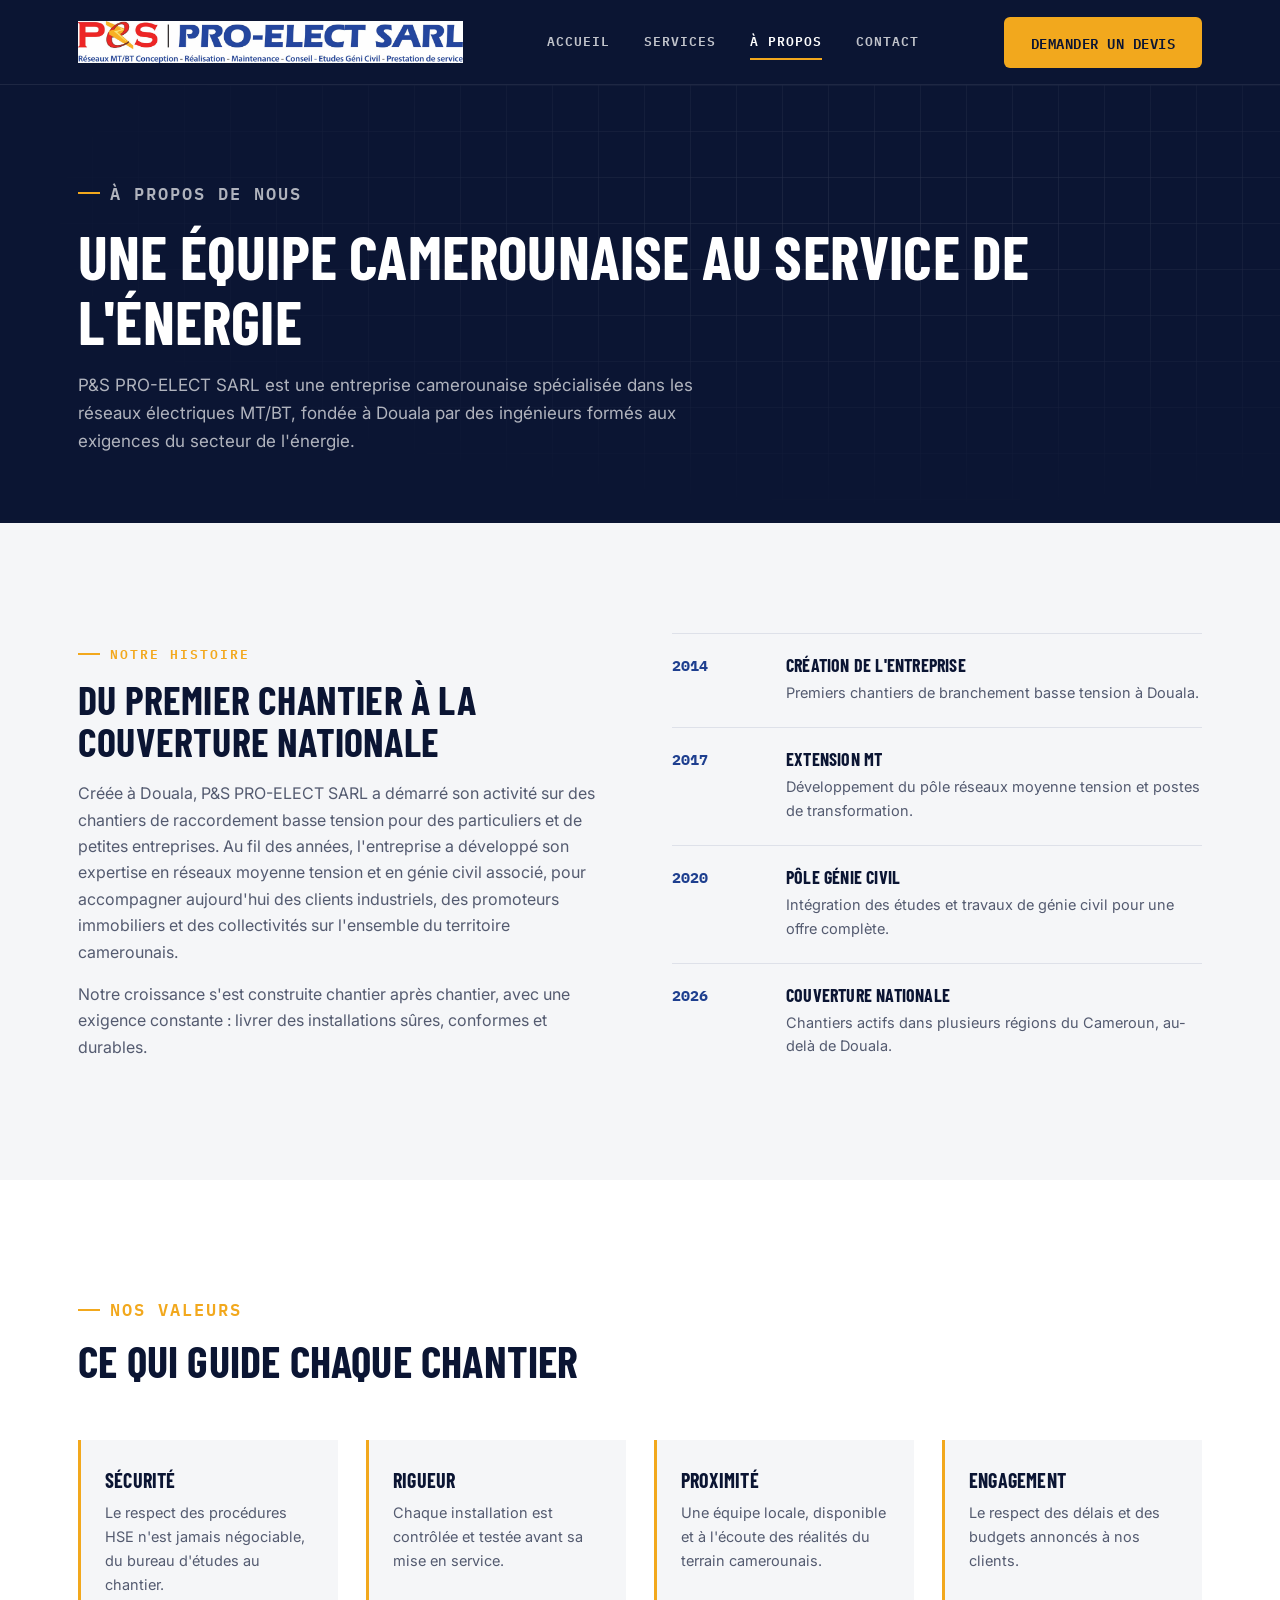
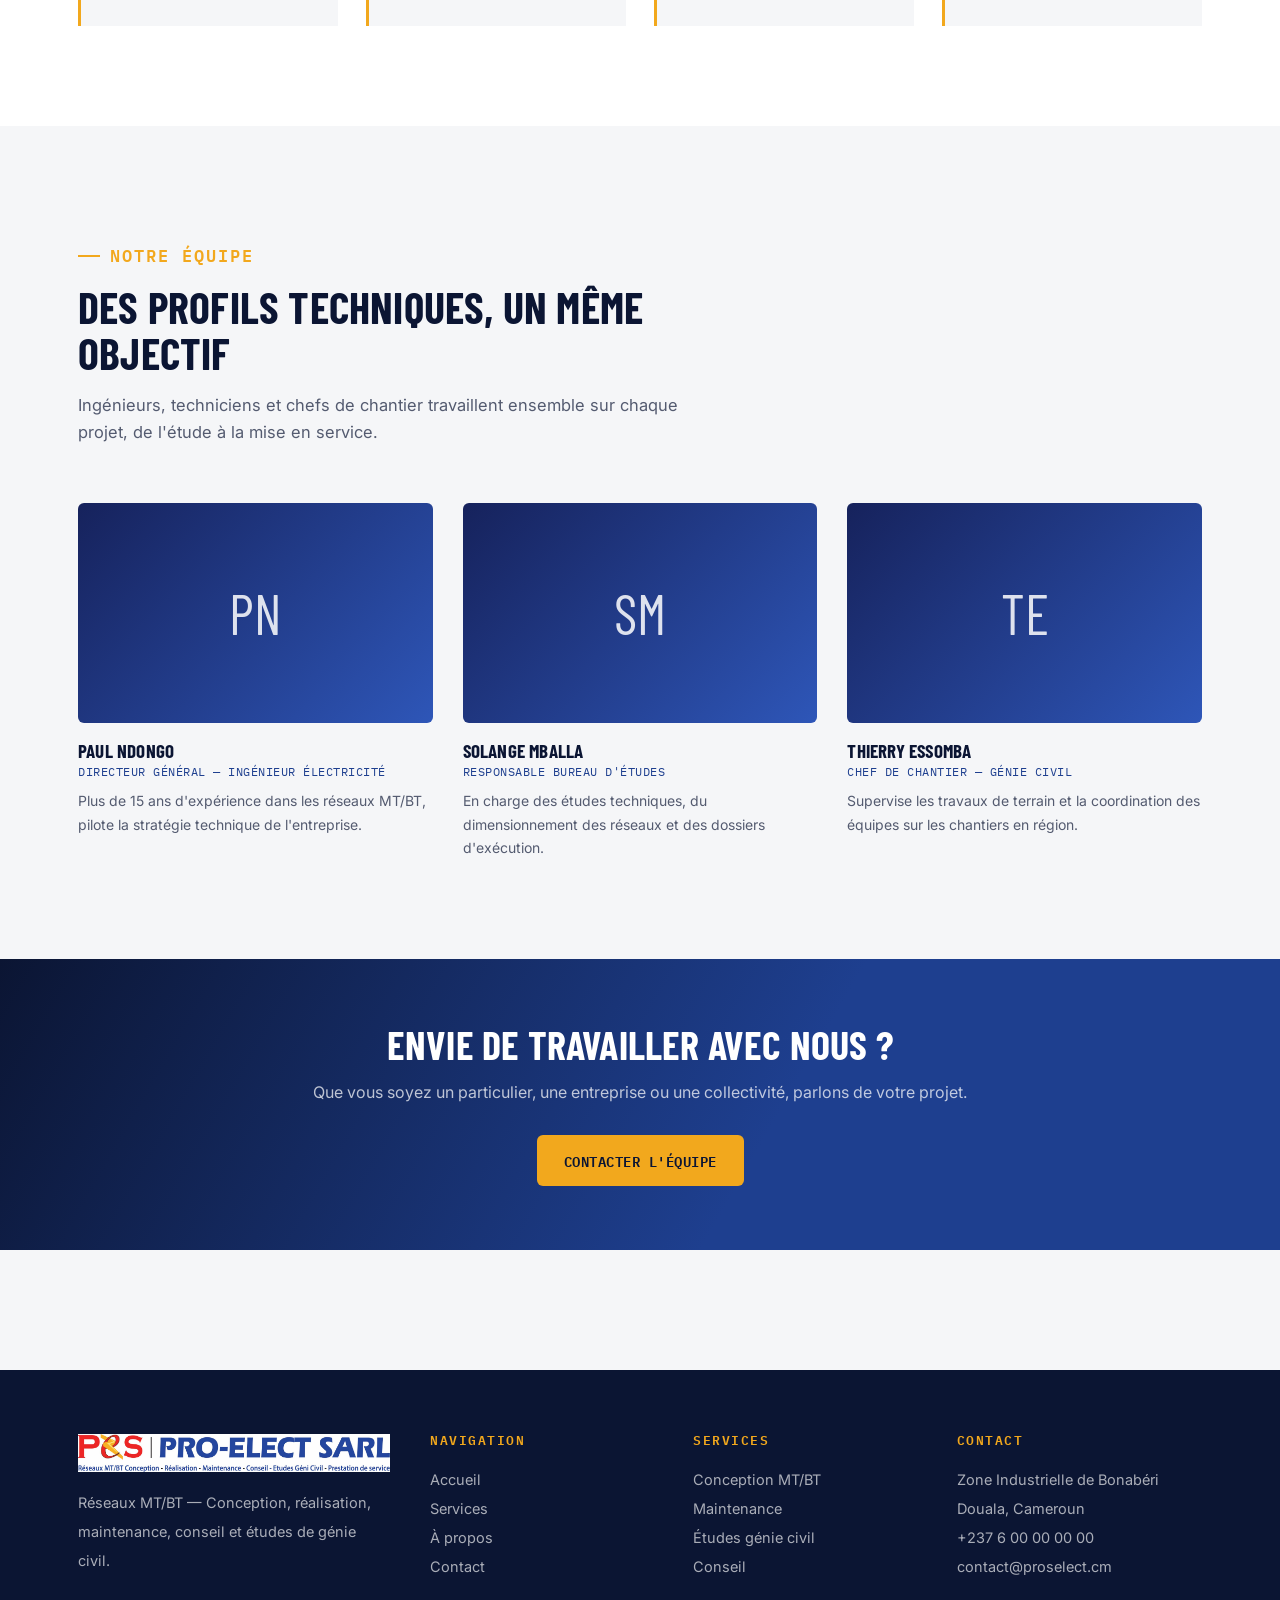
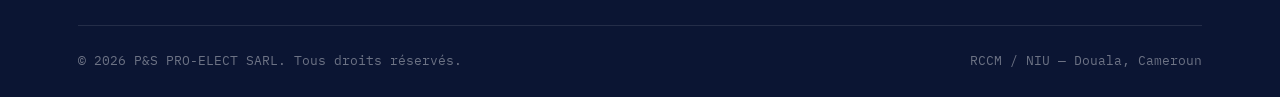
==== apropos.html @ 903d7be0 "Changes to be committed: 	new file:   apropos.html 	new file:   assets/logo.jpeg 	new file:   contac" ====
<!DOCTYPE html>
<html lang="fr">
<head>
<meta charset="UTF-8">
<meta name="viewport" content="width=device-width, initial-scale=1.0">
<title>À propos — P&amp;S PRO-ELECT SARL</title>
<meta name="description" content="Découvrez P&S PRO-ELECT SARL : notre histoire, nos valeurs et notre équipe d'ingénieurs et techniciens spécialisés en réseaux MT/BT au Cameroun.">
<link rel="icon" href="assets/logo.jpeg">
<link rel="stylesheet" href="styles.css">
</head>
<body>

<header class="site-header">
  <div class="container nav">
    <a href="index.html" class="nav-logo"><img src="assets/logo.jpeg" alt="P&S PRO-ELECT SARL"></a>
    <nav class="nav-links" id="navLinks">
      <a href="index.html">Accueil</a>
      <a href="services.html">Services</a>
      <a href="apropos.html" class="active">À propos</a>
      <a href="contact.html">Contact</a>
    </nav>
    <div class="nav-cta">
      <a href="contact.html" class="btn btn-primary">Demander un devis</a>
      <button class="nav-toggle" aria-label="Ouvrir le menu" aria-expanded="false">☰</button>
    </div>
  </div>
</header>

<section class="page-hero">
  <div class="grid-texture"></div>
  <div class="container">
    <p class="eyebrow">À propos de nous</p>
    <h1>Une équipe camerounaise au service de l'énergie</h1>
    <p>P&amp;S PRO-ELECT SARL est une entreprise camerounaise spécialisée dans les réseaux électriques MT/BT, fondée à Douala par des ingénieurs formés aux exigences du secteur de l'énergie.</p>
  </div>
</section>

<section class="section">
  <div class="container">
    <div class="two-col">
      <div>
        <p class="eyebrow">Notre histoire</p>
        <h2 style="text-transform:uppercase; font-size:clamp(28px,3.6vw,40px); color:var(--navy-deep); margin-top:14px;">Du premier chantier à la couverture nationale</h2>
        <p style="margin-top:18px; font-size:16px;">Créée à Douala, P&amp;S PRO-ELECT SARL a démarré son activité sur des chantiers de raccordement basse tension pour des particuliers et de petites entreprises. Au fil des années, l'entreprise a développé son expertise en réseaux moyenne tension et en génie civil associé, pour accompagner aujourd'hui des clients industriels, des promoteurs immobiliers et des collectivités sur l'ensemble du territoire camerounais.</p>
        <p style="margin-top:16px; font-size:16px;">Notre croissance s'est construite chantier après chantier, avec une exigence constante : livrer des installations sûres, conformes et durables.</p>
      </div>
      <div>
        <div class="timeline">
          <div class="timeline-item">
            <b>2014</b>
            <div>
              <h4>Création de l'entreprise</h4>
              <p>Premiers chantiers de branchement basse tension à Douala.</p>
            </div>
          </div>
          <div class="timeline-item">
            <b>2017</b>
            <div>
              <h4>Extension MT</h4>
              <p>Développement du pôle réseaux moyenne tension et postes de transformation.</p>
            </div>
          </div>
          <div class="timeline-item">
            <b>2020</b>
            <div>
              <h4>Pôle génie civil</h4>
              <p>Intégration des études et travaux de génie civil pour une offre complète.</p>
            </div>
          </div>
          <div class="timeline-item">
            <b>2026</b>
            <div>
              <h4>Couverture nationale</h4>
              <p>Chantiers actifs dans plusieurs régions du Cameroun, au-delà de Douala.</p>
            </div>
          </div>
        </div>
      </div>
    </div>
  </div>
</section>

<section class="section section-alt">
  <div class="container">
    <div class="section-head">
      <p class="eyebrow">Nos valeurs</p>
      <h2>Ce qui guide chaque chantier</h2>
    </div>
    <div class="values-grid">
      <div class="value-card">
        <h4>Sécurité</h4>
        <p>Le respect des procédures HSE n'est jamais négociable, du bureau d'études au chantier.</p>
      </div>
      <div class="value-card">
        <h4>Rigueur</h4>
        <p>Chaque installation est contrôlée et testée avant sa mise en service.</p>
      </div>
      <div class="value-card">
        <h4>Proximité</h4>
        <p>Une équipe locale, disponible et à l'écoute des réalités du terrain camerounais.</p>
      </div>
      <div class="value-card">
        <h4>Engagement</h4>
        <p>Le respect des délais et des budgets annoncés à nos clients.</p>
      </div>
    </div>
  </div>
</section>

<section class="section">
  <div class="container">
    <div class="section-head">
      <p class="eyebrow">Notre équipe</p>
      <h2>Des profils techniques, un même objectif</h2>
      <p>Ingénieurs, techniciens et chefs de chantier travaillent ensemble sur chaque projet, de l'étude à la mise en service.</p>
    </div>
    <div class="team-grid">
      <div class="team-card">
        <div class="team-photo" data-initials="PN"></div>
        <h4>Paul Ndongo</h4>
        <span class="role">Directeur Général — Ingénieur Électricité</span>
        <p>Plus de 15 ans d'expérience dans les réseaux MT/BT, pilote la stratégie technique de l'entreprise.</p>
      </div>
      <div class="team-card">
        <div class="team-photo" data-initials="SM"></div>
        <h4>Solange Mballa</h4>
        <span class="role">Responsable Bureau d'études</span>
        <p>En charge des études techniques, du dimensionnement des réseaux et des dossiers d'exécution.</p>
      </div>
      <div class="team-card">
        <div class="team-photo" data-initials="TE"></div>
        <h4>Thierry Essomba</h4>
        <span class="role">Chef de chantier — Génie civil</span>
        <p>Supervise les travaux de terrain et la coordination des équipes sur les chantiers en région.</p>
      </div>
    </div>
  </div>
</section>

<section class="cta-band">
  <div class="container">
    <h2>Envie de travailler avec nous ?</h2>
    <p>Que vous soyez un particulier, une entreprise ou une collectivité, parlons de votre projet.</p>
    <div class="hero-actions">
      <a href="contact.html" class="btn btn-primary">Contacter l'équipe</a>
    </div>
  </div>
</section>

<footer class="site-footer">
  <div class="container">
    <div class="footer-grid">
      <div class="footer-logo">
        <img src="assets/logo.jpeg" alt="P&S PRO-ELECT SARL">
        <p>Réseaux MT/BT — Conception, réalisation, maintenance, conseil et études de génie civil.</p>
      </div>
      <div>
        <h4>Navigation</h4>
        <p><a href="index.html">Accueil</a></p>
        <p><a href="services.html">Services</a></p>
        <p><a href="apropos.html">À propos</a></p>
        <p><a href="contact.html">Contact</a></p>
      </div>
      <div>
        <h4>Services</h4>
        <p><a href="services.html">Conception MT/BT</a></p>
        <p><a href="services.html">Maintenance</a></p>
        <p><a href="services.html">Études génie civil</a></p>
        <p><a href="services.html">Conseil</a></p>
      </div>
      <div>
        <h4>Contact</h4>
        <p>Zone Industrielle de Bonabéri<br>Douala, Cameroun</p>
        <p>+237 6 00 00 00 00</p>
        <p>contact@proselect.cm</p>
      </div>
    </div>
    <div class="footer-bottom">
      <span>© <span data-year>2026</span> P&amp;S PRO-ELECT SARL. Tous droits réservés.</span>
      <span>RCCM / NIU — Douala, Cameroun</span>
    </div>
  </div>
</footer>

<script src="js/main.js"></script>
</body>
</html>
---- styles.css ----
/* ==========================================================================
   P&S PRO-ELECT SARL — Design tokens
   Palette dérivée du logo : bleu réseau, rouge P&S, ambre de l'éclair.
   Typo : Barlow Condensed (display, ingénierie) + Inter (texte) + IBM Plex Mono (données techniques)
   ========================================================================== */

@import url('https://fonts.googleapis.com/css2?family=Barlow+Condensed:wght@500;600;700;800&family=Inter:wght@400;500;600;700&family=IBM+Plex+Mono:wght@500;600&display=swap');

:root{
  --navy-deep: #0B1533;
  --navy: #16225C;
  --blue: #1E3F8F;
  --blue-bright: #2E56B8;
  --red: #E31E24;
  --gold: #F2A81D;
  --gold-bright: #FFC94D;
  --paper: #F5F6F8;
  --paper-2: #ECEEF3;
  --white: #FFFFFF;
  --ink: #0E1226;
  --slate: #545B70;
  --slate-light: #8A90A3;
  --line: #DEE1E9;

  --display: 'Barlow Condensed', sans-serif;
  --body: 'Inter', sans-serif;
  --mono: 'IBM Plex Mono', monospace;

  --radius: 6px;
  --container: 1180px;
}

*, *::before, *::after{ box-sizing: border-box; }
html{ scroll-behavior: smooth; }
body{
  margin:0;
  font-family: var(--body);
  color: var(--ink);
  background: var(--paper);
  -webkit-font-smoothing: antialiased;
}
img{ max-width:100%; display:block; }
a{ color:inherit; text-decoration:none; }
ul{ margin:0; padding:0; list-style:none; }
h1,h2,h3,h4{
  font-family: var(--display);
  font-weight: 700;
  line-height: 1.05;
  margin: 0;
  letter-spacing: 0.2px;
}
p{ margin:0; line-height:1.65; color: var(--slate); }

.container{
  max-width: var(--container);
  margin: 0 auto;
  padding: 0 28px;
}

.eyebrow{
  font-family: var(--mono);
  font-size: 12.5px;
  font-weight: 600;
  letter-spacing: 2px;
  text-transform: uppercase;
  color: var(--gold);
  display:flex;
  align-items:center;
  gap:10px;
}
.eyebrow::before{
  content:"";
  width:22px;
  height:2px;
  background: var(--gold);
  display:inline-block;
}

/* Focus visibility */
a:focus-visible, button:focus-visible, input:focus-visible, textarea:focus-visible{
  outline: 2px solid var(--gold);
  outline-offset: 2px;
}

@media (prefers-reduced-motion: reduce){
  *{ animation-duration: 0.001ms !important; animation-iteration-count: 1 !important; transition-duration: 0.001ms !important; scroll-behavior:auto !important; }
}

/* ---------- Buttons ---------- */
.btn{
  display:inline-flex;
  align-items:center;
  gap:10px;
  padding: 13px 26px;
  border-radius: var(--radius);
  font-family: var(--mono);
  font-size: 13.5px;
  font-weight: 600;
  letter-spacing: 0.5px;
  text-transform: uppercase;
  cursor:pointer;
  border: 1px solid transparent;
  transition: transform .15s ease, background .2s ease, color .2s ease, border-color .2s ease;
}
.btn-primary{
  background: var(--gold);
  color: var(--navy-deep);
}
.btn-primary:hover{ background: var(--gold-bright); transform: translateY(-1px); }
.btn-ghost{
  background: transparent;
  color: var(--white);
  border-color: rgba(255,255,255,0.35);
}
.btn-ghost:hover{ border-color: var(--gold); color: var(--gold); }
.btn-dark{
  background: var(--navy-deep);
  color: var(--white);
}
.btn-dark:hover{ background: var(--blue); transform: translateY(-1px); }

/* ---------- Header / Nav ---------- */
.site-header{
  position: sticky;
  top:0;
  z-index: 100;
  background: var(--navy-deep);
  border-bottom: 1px solid rgba(255,255,255,0.08);
}
.nav{
  display:flex;
  align-items:center;
  justify-content:space-between;
  height: 84px;
}
.nav-logo img{ height: 42px; width:auto; }
.nav-links{
  display:flex;
  align-items:center;
  gap: 34px;
}
.nav-links a{
  font-family: var(--mono);
  font-size: 13px;
  font-weight: 600;
  letter-spacing: 1px;
  text-transform: uppercase;
  color: rgba(255,255,255,0.75);
  padding: 6px 0;
  border-bottom: 2px solid transparent;
  transition: color .2s ease, border-color .2s ease;
}
.nav-links a:hover, .nav-links a.active{
  color: var(--white);
  border-color: var(--gold);
}
.nav-cta{ display:flex; align-items:center; gap:18px; }
.nav-toggle{
  display:none;
  background:none;
  border:none;
  color: var(--white);
  font-size: 26px;
  cursor:pointer;
}

@media (max-width: 880px){
  .nav-links{
    position:absolute;
    top:84px; left:0; right:0;
    background: var(--navy-deep);
    flex-direction:column;
    align-items:flex-start;
    gap:0;
    padding: 10px 28px 20px;
    border-top: 1px solid rgba(255,255,255,0.08);
    display:none;
  }
  .nav-links.open{ display:flex; }
  .nav-links a{ width:100%; padding: 14px 0; border-bottom: 1px solid rgba(255,255,255,0.08); }
  .nav-toggle{ display:block; }
  .nav-cta .btn-primary{ display:none; }
}

/* ---------- Footer ---------- */
.site-footer{
  background: var(--navy-deep);
  color: rgba(255,255,255,0.65);
  padding: 64px 0 28px;
  margin-top: 120px;
}
.footer-grid{
  display:grid;
  grid-template-columns: 1.4fr 1fr 1fr 1.1fr;
  gap: 40px;
  padding-bottom: 44px;
  border-bottom: 1px solid rgba(255,255,255,0.1);
}
.footer-grid h4{
  font-family: var(--mono);
  font-size: 12.5px;
  letter-spacing: 1.5px;
  text-transform: uppercase;
  color: var(--gold);
  margin-bottom: 18px;
  font-weight: 600;
}
.footer-grid p, .footer-grid a{
  font-size: 14.5px;
  color: rgba(255,255,255,0.65);
  line-height:2;
}
.footer-grid a:hover{ color: var(--gold); }
.footer-logo img{ height:38px; margin-bottom:16px; }
.footer-bottom{
  display:flex;
  justify-content:space-between;
  align-items:center;
  padding-top: 26px;
  font-size: 13px;
  font-family: var(--mono);
  color: rgba(255,255,255,0.4);
  flex-wrap:wrap;
  gap:10px;
}

@media (max-width: 880px){
  .footer-grid{ grid-template-columns: 1fr 1fr; }
}
@media (max-width: 560px){
  .footer-grid{ grid-template-columns: 1fr; }
}

/* ---------- Page header (inner pages) ---------- */
.page-hero{
  background: var(--navy-deep);
  color: var(--white);
  padding: 76px 0 68px;
  position: relative;
  overflow:hidden;
}
.page-hero .container{ position:relative; z-index:2; }
.page-hero h1{
  font-size: clamp(38px, 6vw, 62px);
  color: var(--white);
  margin-top: 16px;
  text-transform: uppercase;
}
.page-hero p{
  color: rgba(255,255,255,0.68);
  max-width: 640px;
  margin-top: 18px;
  font-size: 17px;
}
.grid-texture{
  position:absolute; inset:0;
  opacity: 0.14;
  z-index:1;
  background-image:
    linear-gradient(rgba(255,255,255,0.5) 1px, transparent 1px),
    linear-gradient(90deg, rgba(255,255,255,0.5) 1px, transparent 1px);
  background-size: 46px 46px;
  mask-image: radial-gradient(ellipse at 70% 30%, black 0%, transparent 70%);
}

/* ---------- Section basics ---------- */
.section{ padding: 100px 0; }
.section-tight{ padding: 70px 0; }
.section-head{ max-width: 640px; margin-bottom: 56px; }
.section-head h2{
  font-size: clamp(30px, 4vw, 44px);
  margin-top: 14px;
  text-transform: uppercase;
  color: var(--navy-deep);
}
.section-head p{ margin-top: 16px; font-size: 16.5px; }
.section-alt{ background: var(--white); }

/* ---------- Hero (home) ---------- */
.hero{
  background: var(--navy-deep);
  color: var(--white);
  position: relative;
  overflow: hidden;
  padding: 96px 0 0;
}
.hero-grid{
  display:grid;
  grid-template-columns: 1.05fr 0.95fr;
  gap: 40px;
  align-items:center;
  position:relative;
  z-index:2;
}
.hero h1{
  font-size: clamp(42px, 5.4vw, 68px);
  text-transform: uppercase;
  color: var(--white);
  margin-top: 18px;
}
.hero h1 span{ color: var(--gold); }
.hero p.lead{
  color: rgba(255,255,255,0.72);
  font-size: 18px;
  max-width: 520px;
  margin-top: 22px;
}
.hero-actions{
  display:flex;
  gap:16px;
  margin-top: 38px;
  flex-wrap:wrap;
}
.stat-bar{
  display:grid;
  grid-template-columns: repeat(3, auto);
  gap: 40px;
  margin-top: 64px;
  padding-top: 34px;
  border-top: 1px solid rgba(255,255,255,0.12);
}
.stat-bar .stat b{
  display:block;
  font-family: var(--display);
  font-size: 34px;
  color: var(--gold);
  line-height:1;
}
.stat-bar .stat span{
  font-family: var(--mono);
  font-size: 11.5px;
  letter-spacing: 1px;
  text-transform: uppercase;
  color: rgba(255,255,255,0.55);
  display:block;
  margin-top: 8px;
}

.schematic-wrap{ position:relative; z-index:2; padding: 20px 0 40px; }
.schematic-wrap svg{ width:100%; height:auto; }

@media (max-width: 980px){
  .hero-grid{ grid-template-columns: 1fr; }
  .stat-bar{ grid-template-columns: repeat(3, 1fr); gap:20px; }
}

/* ---------- Services grid (home preview + services page) ---------- */
.services-grid{
  display:grid;
  grid-template-columns: repeat(3, 1fr);
  gap: 2px;
  background: var(--line);
  border: 1px solid var(--line);
}
.service-card{
  background: var(--white);
  padding: 40px 32px;
  transition: background .2s ease;
}
.service-card:hover{ background: var(--paper); }
.service-num{
  font-family: var(--mono);
  font-size: 13px;
  color: var(--gold);
  font-weight: 600;
}
.service-card h3{
  font-size: 24px;
  margin-top: 18px;
  color: var(--navy-deep);
  text-transform: uppercase;
}
.service-card p{ margin-top: 14px; font-size: 15px; }
.service-card .tag{
  display:inline-block;
  margin-top: 20px;
  font-family: var(--mono);
  font-size: 11.5px;
  letter-spacing: 1px;
  text-transform: uppercase;
  color: var(--blue);
  border: 1px solid var(--blue);
  border-radius: 20px;
  padding: 5px 12px;
}

@media (max-width: 980px){
  .services-grid{ grid-template-columns: repeat(2, 1fr); }
}
@media (max-width: 640px){
  .services-grid{ grid-template-columns: 1fr; }
}

/* ---------- Detailed service block (services page) ---------- */
.service-detail{
  display:grid;
  grid-template-columns: 90px 1fr;
  gap: 28px;
  padding: 44px 0;
  border-top: 1px solid var(--line);
}
.service-detail:last-child{ border-bottom: 1px solid var(--line); }
.service-detail .idx{
  font-family: var(--mono);
  font-size: 15px;
  color: var(--gold);
  font-weight: 600;
  padding-top: 6px;
}
.service-detail h3{
  font-size: 27px;
  color: var(--navy-deep);
  text-transform: uppercase;
}
.service-detail .desc{ margin-top: 14px; font-size: 16px; max-width: 700px; }
.service-detail ul{ margin-top: 18px; display:grid; grid-template-columns: 1fr 1fr; gap: 8px 24px; }
.service-detail li{
  font-size: 14.5px;
  color: var(--slate);
  padding-left: 18px;
  position:relative;
}
.service-detail li::before{
  content:"";
  position:absolute; left:0; top:9px;
  width:7px; height:7px;
  background: var(--gold);
}
@media (max-width: 700px){
  .service-detail{ grid-template-columns: 1fr; }
  .service-detail ul{ grid-template-columns: 1fr; }
}

/* ---------- Values / about ---------- */
.values-grid{
  display:grid;
  grid-template-columns: repeat(4, 1fr);
  gap: 28px;
}
.value-card{
  padding: 30px 24px;
  background: var(--paper);
  border-left: 3px solid var(--gold);
}
.value-card h4{
  font-size: 20px;
  text-transform: uppercase;
  color: var(--navy-deep);
}
.value-card p{ margin-top: 10px; font-size: 14.5px; }
@media (max-width: 900px){ .values-grid{ grid-template-columns: 1fr 1fr; } }
@media (max-width: 560px){ .values-grid{ grid-template-columns: 1fr; } }

.two-col{
  display:grid;
  grid-template-columns: 1fr 1fr;
  gap: 64px;
  align-items:center;
}
@media (max-width: 900px){ .two-col{ grid-template-columns: 1fr; gap: 36px; } }

.timeline{ margin-top: 10px; }
.timeline-item{
  display:grid;
  grid-template-columns: 90px 1fr;
  gap: 24px;
  padding: 22px 0;
  border-top: 1px solid var(--line);
}
.timeline-item b{ font-family: var(--mono); color: var(--blue); font-size: 15px; }
.timeline-item h4{ font-size: 18px; color: var(--navy-deep); text-transform:uppercase; }
.timeline-item p{ margin-top: 6px; font-size: 14.5px; }

/* ---------- CTA band ---------- */
.cta-band{
  background: var(--blue);
  background-image: linear-gradient(120deg, var(--navy-deep), var(--blue) 60%);
  color: var(--white);
  padding: 64px 0;
  text-align:center;
}
.cta-band h2{
  color: var(--white);
  font-size: clamp(28px, 4vw, 40px);
  text-transform: uppercase;
}
.cta-band p{ color: rgba(255,255,255,0.72); margin-top: 14px; }
.cta-band .hero-actions{ justify-content:center; margin-top: 30px; }

/* ---------- Contact page ---------- */
.contact-grid{
  display:grid;
  grid-template-columns: 0.9fr 1.1fr;
  gap: 60px;
}
.contact-info-card{
  background: var(--navy-deep);
  color: var(--white);
  padding: 40px;
  border-radius: var(--radius);
}
.contact-info-card .item{ padding: 20px 0; border-top: 1px solid rgba(255,255,255,0.12); }
.contact-info-card .item:first-child{ border-top:none; padding-top:0; }
.contact-info-card .item h4{
  font-family: var(--mono);
  font-size: 12px;
  letter-spacing: 1.5px;
  text-transform: uppercase;
  color: var(--gold);
  margin-bottom: 8px;
}
.contact-info-card .item p{ color: rgba(255,255,255,0.78); font-size: 15px; }

.form-card{
  background: var(--white);
  border: 1px solid var(--line);
  padding: 40px;
  border-radius: var(--radius);
}
.form-row{ display:grid; grid-template-columns: 1fr 1fr; gap: 20px; }
.field{ margin-bottom: 22px; }
.field label{
  display:block;
  font-family: var(--mono);
  font-size: 12px;
  letter-spacing: 1px;
  text-transform: uppercase;
  color: var(--slate);
  margin-bottom: 8px;
}
.field input, .field select, .field textarea{
  width:100%;
  padding: 13px 14px;
  border: 1px solid var(--line);
  border-radius: 4px;
  font-family: var(--body);
  font-size: 15px;
  background: var(--paper);
  color: var(--ink);
}
.field textarea{ resize: vertical; min-height: 120px; }
.field input:focus, .field select:focus, .field textarea:focus{
  outline: 2px solid var(--gold);
  border-color: var(--gold);
}
.form-note{ font-size: 13px; color: var(--slate-light); margin-top: 6px; }

@media (max-width: 900px){
  .contact-grid{ grid-template-columns: 1fr; }
  .form-row{ grid-template-columns: 1fr; }
}

/* ---------- Map placeholder ---------- */
.map-block{
  margin-top: 40px;
  height: 340px;
  border-radius: var(--radius);
  overflow:hidden;
  border: 1px solid var(--line);
}
.map-block iframe{ width:100%; height:100%; border:0; }

/* ---------- Zones list ---------- */
.zone-list{ display:flex; flex-wrap:wrap; gap: 12px; margin-top: 22px; }
.zone-list span{
  font-family: var(--mono);
  font-size: 13px;
  padding: 8px 16px;
  border: 1px solid var(--line);
  border-radius: 20px;
  color: var(--navy-deep);
}

/* ---------- Team ---------- */
.team-grid{
  display:grid;
  grid-template-columns: repeat(3, 1fr);
  gap: 30px;
}
.team-card{ text-align:left; }
.team-photo{
  height: 220px;
  background: linear-gradient(135deg, var(--navy) 0%, var(--blue-bright) 100%);
  border-radius: var(--radius);
  position:relative;
  overflow:hidden;
  margin-bottom: 18px;
}
.team-photo::after{
  content: attr(data-initials);
  position:absolute; inset:0;
  display:flex; align-items:center; justify-content:center;
  font-family: var(--display);
  font-size: 56px;
  color: rgba(255,255,255,0.85);
}
.team-card h4{ font-size: 19px; color: var(--navy-deep); text-transform:uppercase; }
.team-card .role{
  font-family: var(--mono);
  font-size: 12px;
  color: var(--blue);
  letter-spacing: .5px;
  text-transform: uppercase;
  margin-top: 4px;
  display:block;
}
.team-card p{ margin-top: 10px; font-size: 14px; }
@media (max-width: 900px){ .team-grid{ grid-template-columns: 1fr 1fr; } }
@media (max-width: 600px){ .team-grid{ grid-template-columns: 1fr; } }
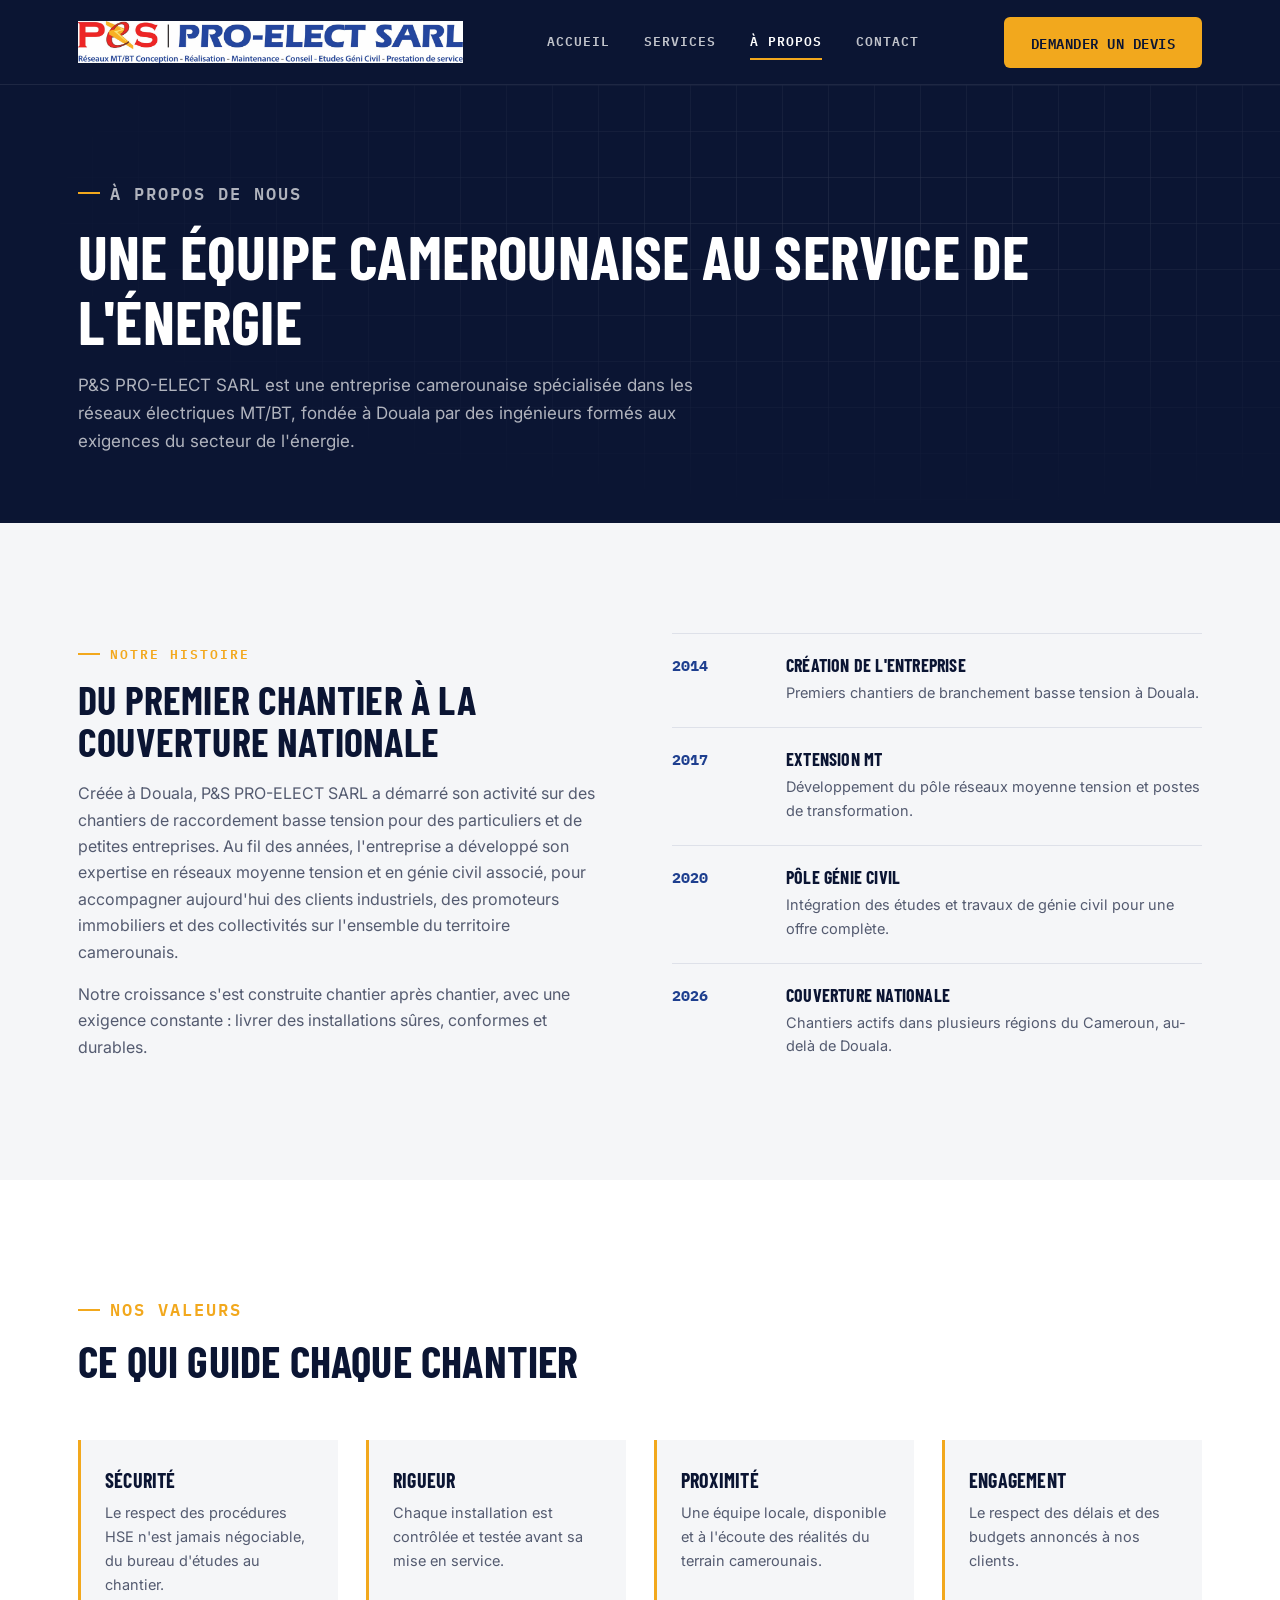
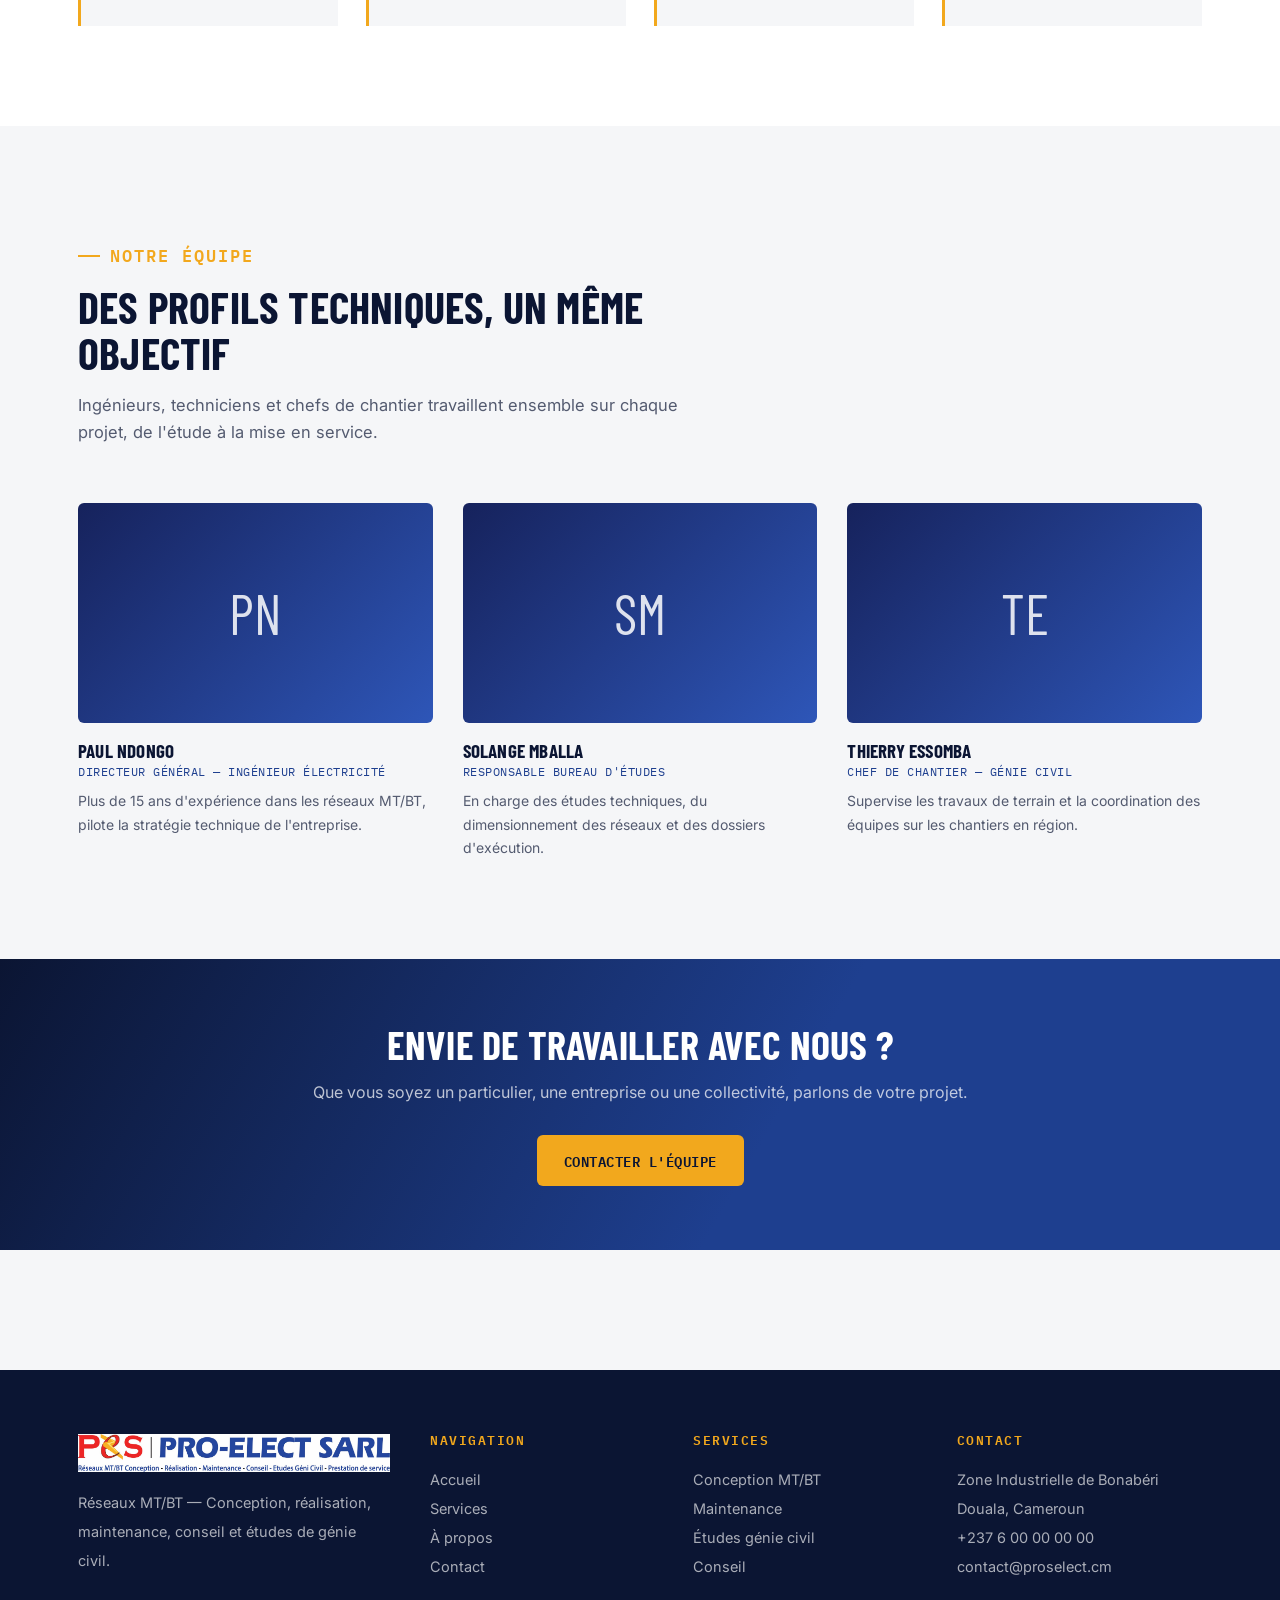
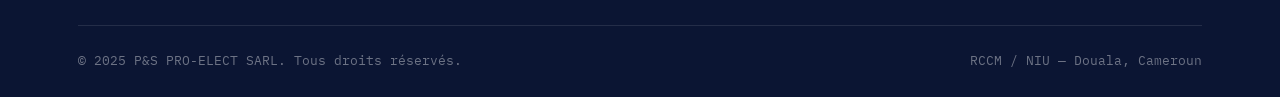
==== commit bfdaf703: "Changes to be committed: 	modified:   apropos.html 	modified:   contact.html 	modified:   main.js" ====
--- a/apropos.html
+++ b/apropos.html
@@ -176,7 +176,7 @@
       </div>
     </div>
     <div class="footer-bottom">
-      <span>© <span data-year>2026</span> P&amp;S PRO-ELECT SARL. Tous droits réservés.</span>
+      <span>© <span data-year>2025</span> P&amp;S PRO-ELECT SARL. Tous droits réservés.</span>
       <span>RCCM / NIU — Douala, Cameroun</span>
     </div>
   </div>
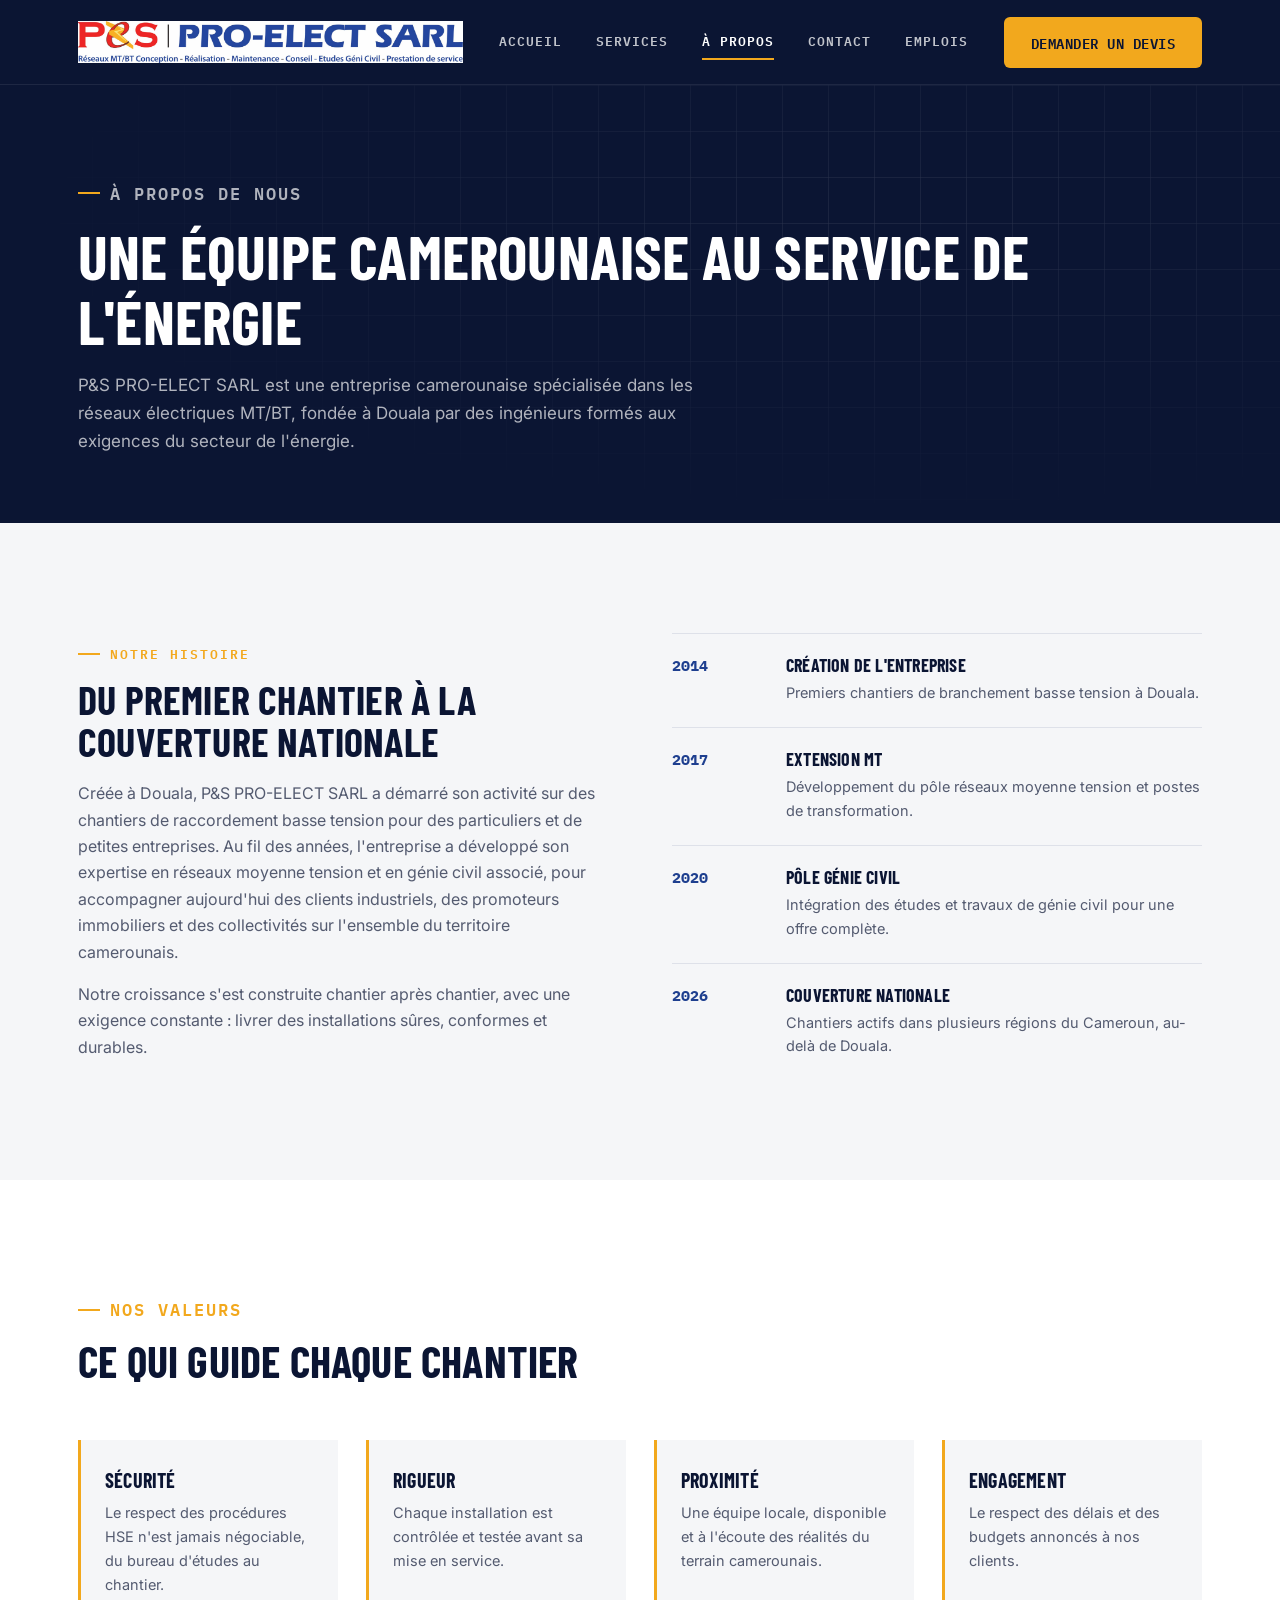
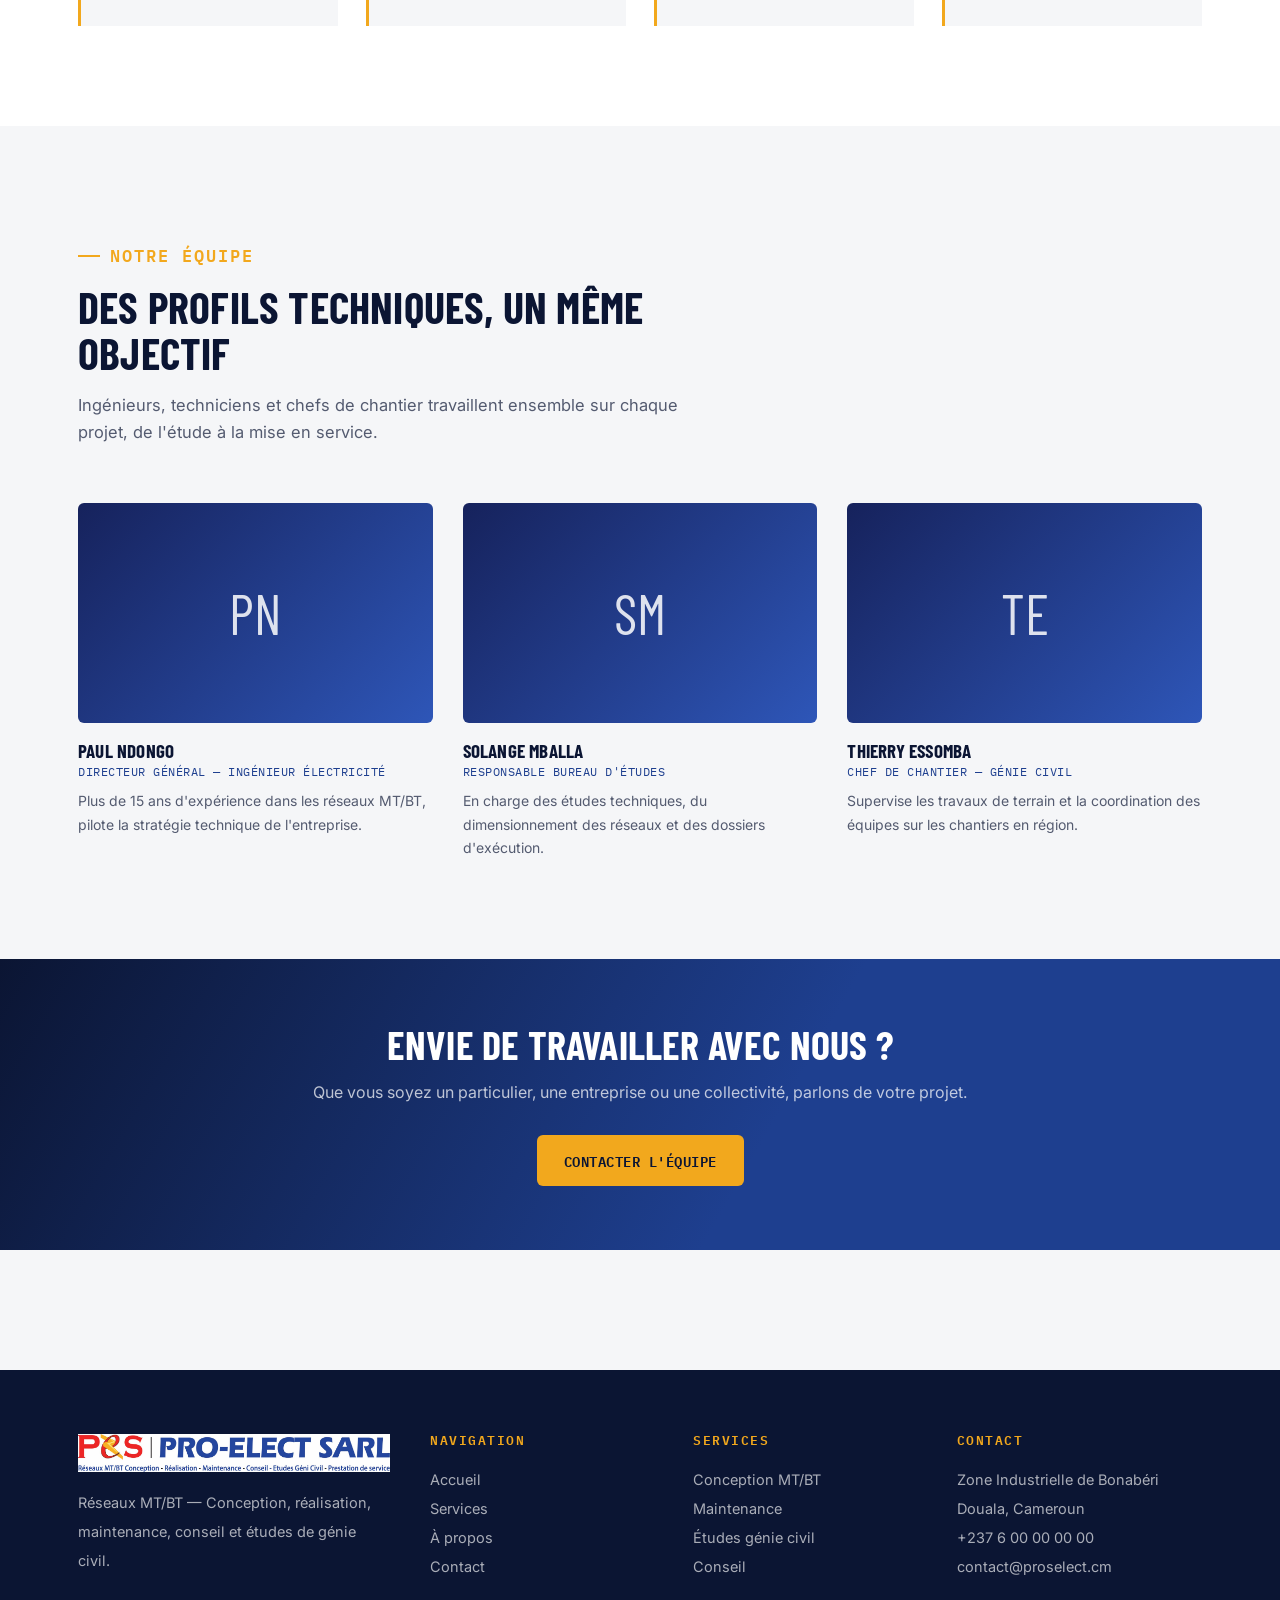
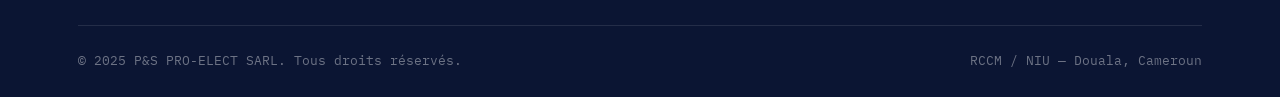
==== commit 2ced2613: "Changes to be committed: 	modified:   apropos.html 	modified:   contact.html 	new file:   emplois.ht" ====
--- a/apropos.html
+++ b/apropos.html
@@ -18,6 +18,7 @@
       <a href="services.html">Services</a>
       <a href="apropos.html" class="active">À propos</a>
       <a href="contact.html">Contact</a>
+      <a href="emplois.html">Emplois</a>
     </nav>
     <div class="nav-cta">
       <a href="contact.html" class="btn btn-primary">Demander un devis</a>
--- a/styles.css
+++ b/styles.css
@@ -560,6 +560,130 @@
 }
 .map-block iframe{ width:100%; height:100%; border:0; }
 
+/* ---------- Careers / jobs page ---------- */
+.careers-hero{ min-height: 560px; }
+.career-highlights{
+  display:grid;
+  grid-template-columns: repeat(4, 1fr);
+  gap: 24px;
+}
+.highlight-card,
+.job-card,
+.preview-card{
+  background: var(--white);
+  border: 1px solid var(--line);
+  border-radius: var(--radius);
+  padding: 24px;
+  box-shadow: 0 16px 40px rgba(11, 21, 51, 0.06);
+  transition: transform .25s ease, box-shadow .25s ease;
+}
+.highlight-card:hover,
+.job-card:hover,
+.preview-card:hover{
+  transform: translateY(-4px);
+  box-shadow: 0 24px 48px rgba(11, 21, 51, 0.1);
+}
+.highlight-card h3,
+.job-card h3,
+.preview-card strong{
+  color: var(--navy-deep);
+  font-size: 20px;
+  text-transform: uppercase;
+}
+.highlight-card p,
+.job-card p,
+.preview-card p{ margin-top: 10px; font-size: 14.5px; }
+.filter-bar{ display:flex; flex-wrap:wrap; gap: 12px; margin-bottom: 24px; }
+.chip{
+  border: 1px solid var(--line);
+  background: var(--white);
+  color: var(--navy-deep);
+  border-radius: 999px;
+  padding: 9px 14px;
+  font-family: var(--mono);
+  font-size: 12px;
+  cursor: pointer;
+  transition: all .2s ease;
+}
+.chip.active,
+.chip:hover{
+  background: var(--navy-deep);
+  color: var(--white);
+  border-color: var(--navy-deep);
+}
+.jobs-grid{
+  display:grid;
+  grid-template-columns: repeat(3, 1fr);
+  gap: 24px;
+}
+.job-card.is-hidden{ display:none; }
+.job-top,
+.preview-heading{
+  display:flex;
+  justify-content:space-between;
+  align-items:center;
+  gap: 12px;
+  margin-bottom: 16px;
+}
+.job-badge,
+.job-type,
+.preview-heading span{
+  font-family: var(--mono);
+  font-size: 11px;
+  letter-spacing: 0.8px;
+  text-transform: uppercase;
+  padding: 6px 10px;
+  border-radius: 999px;
+}
+.job-badge{ background: rgba(242, 168, 29, 0.16); color: var(--gold); }
+.job-type{ background: var(--paper); color: var(--blue); }
+.job-meta{ display:flex; flex-wrap:wrap; gap: 10px; margin-top: 16px; }
+.job-meta li,
+.job-meta span{
+  font-family: var(--mono);
+  font-size: 11px;
+  letter-spacing: 0.8px;
+  text-transform: uppercase;
+  color: var(--blue);
+  background: var(--paper);
+  padding: 7px 10px;
+  border-radius: 999px;
+}
+.text-link{
+  display:inline-block;
+  margin-top: 18px;
+  font-family: var(--mono);
+  font-size: 12px;
+  font-weight: 600;
+  letter-spacing: 1px;
+  text-transform: uppercase;
+  color: var(--red);
+}
+.careers-form-layout{ align-items:start; }
+.preview-panel{
+  margin-top: 40px;
+  background: var(--white);
+  border: 1px solid var(--line);
+  border-radius: var(--radius);
+  padding: 28px;
+}
+.preview-header h3{ font-size: 24px; color: var(--navy-deep); text-transform: uppercase; }
+.preview-header p{ margin-top: 8px; }
+.preview-list{ display:grid; grid-template-columns: repeat(2, 1fr); gap: 18px; margin-top: 20px; }
+.preview-card{ padding: 20px; }
+.preview-card .preview-heading strong{ font-size: 17px; }
+.preview-card .preview-heading span{ background: rgba(227, 30, 36, 0.12); color: var(--red); }
+.preview-card .job-meta{ margin-top: 14px; }
+@media (max-width: 980px){
+  .career-highlights{ grid-template-columns: 1fr 1fr; }
+  .jobs-grid{ grid-template-columns: 1fr 1fr; }
+  .preview-list{ grid-template-columns: 1fr; }
+}
+@media (max-width: 680px){
+  .career-highlights,
+  .jobs-grid{ grid-template-columns: 1fr; }
+}
+
 /* ---------- Zones list ---------- */
 .zone-list{ display:flex; flex-wrap:wrap; gap: 12px; margin-top: 22px; }
 .zone-list span{
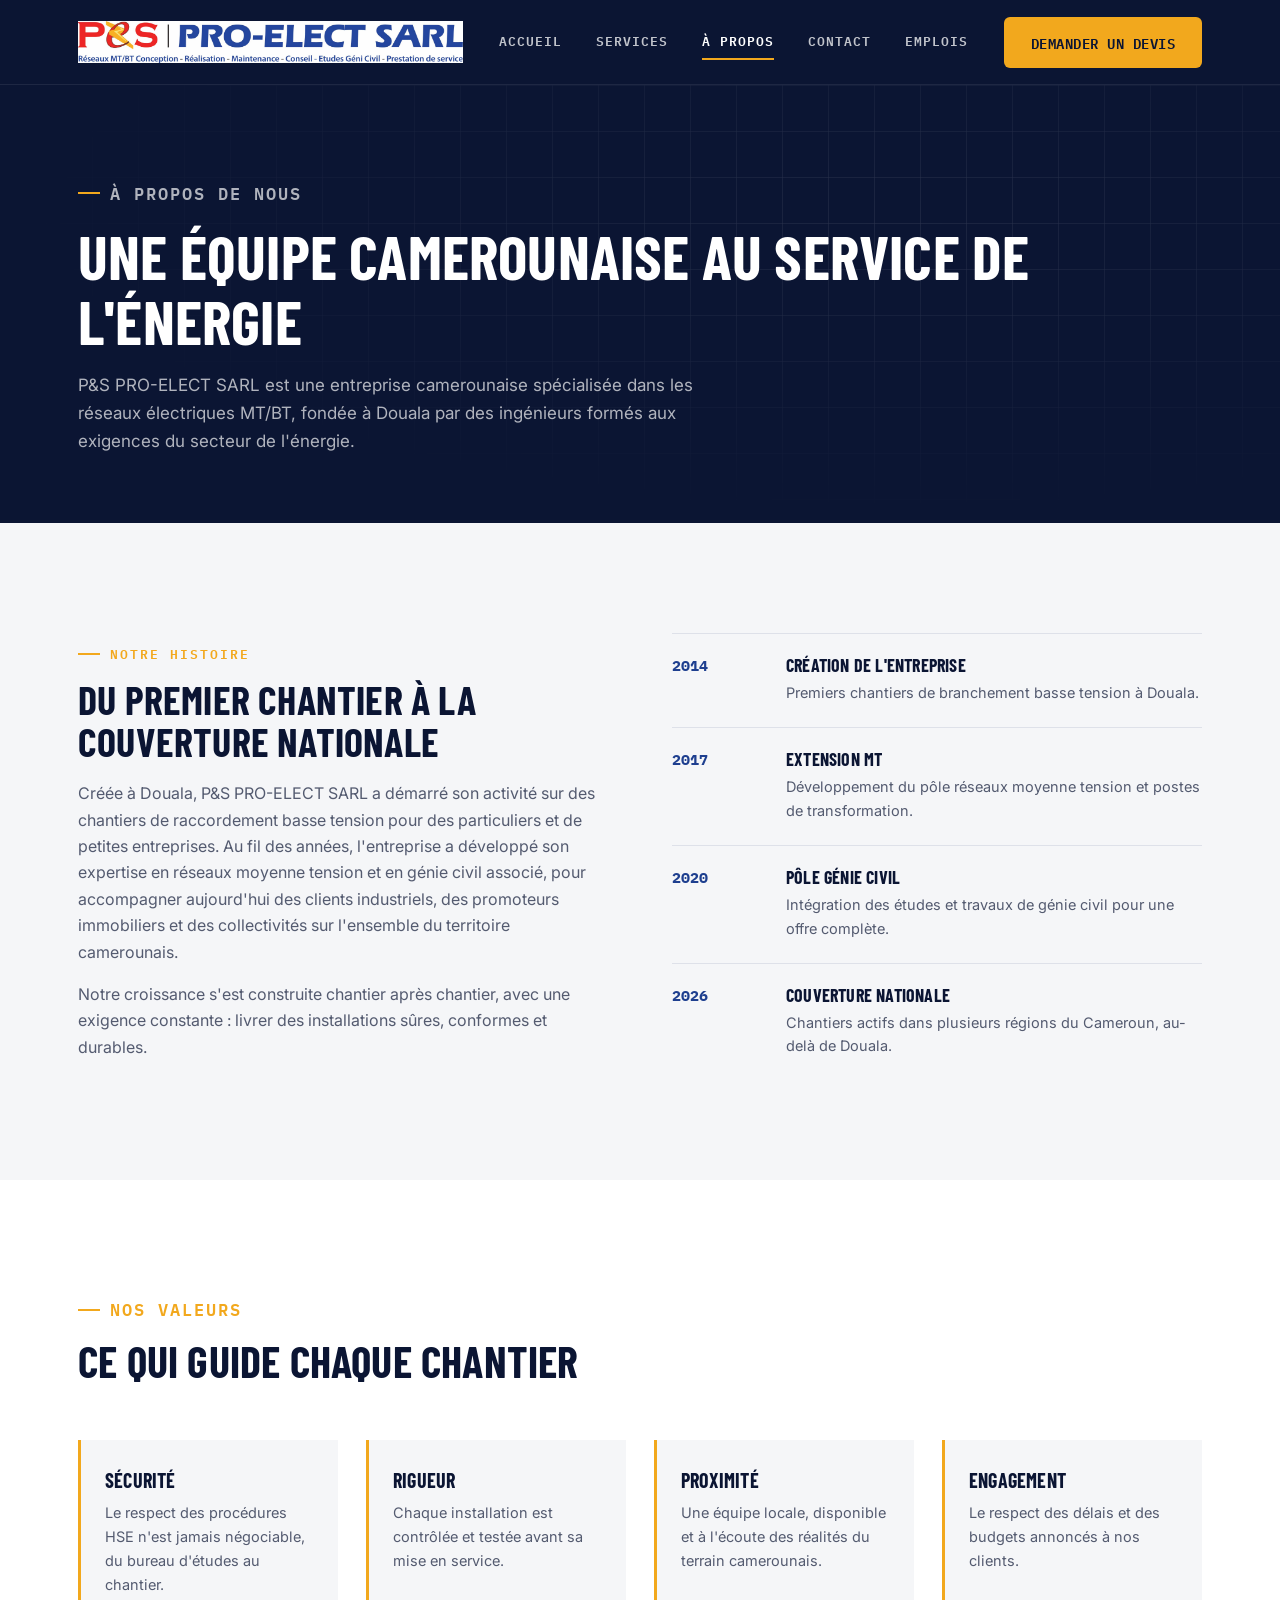
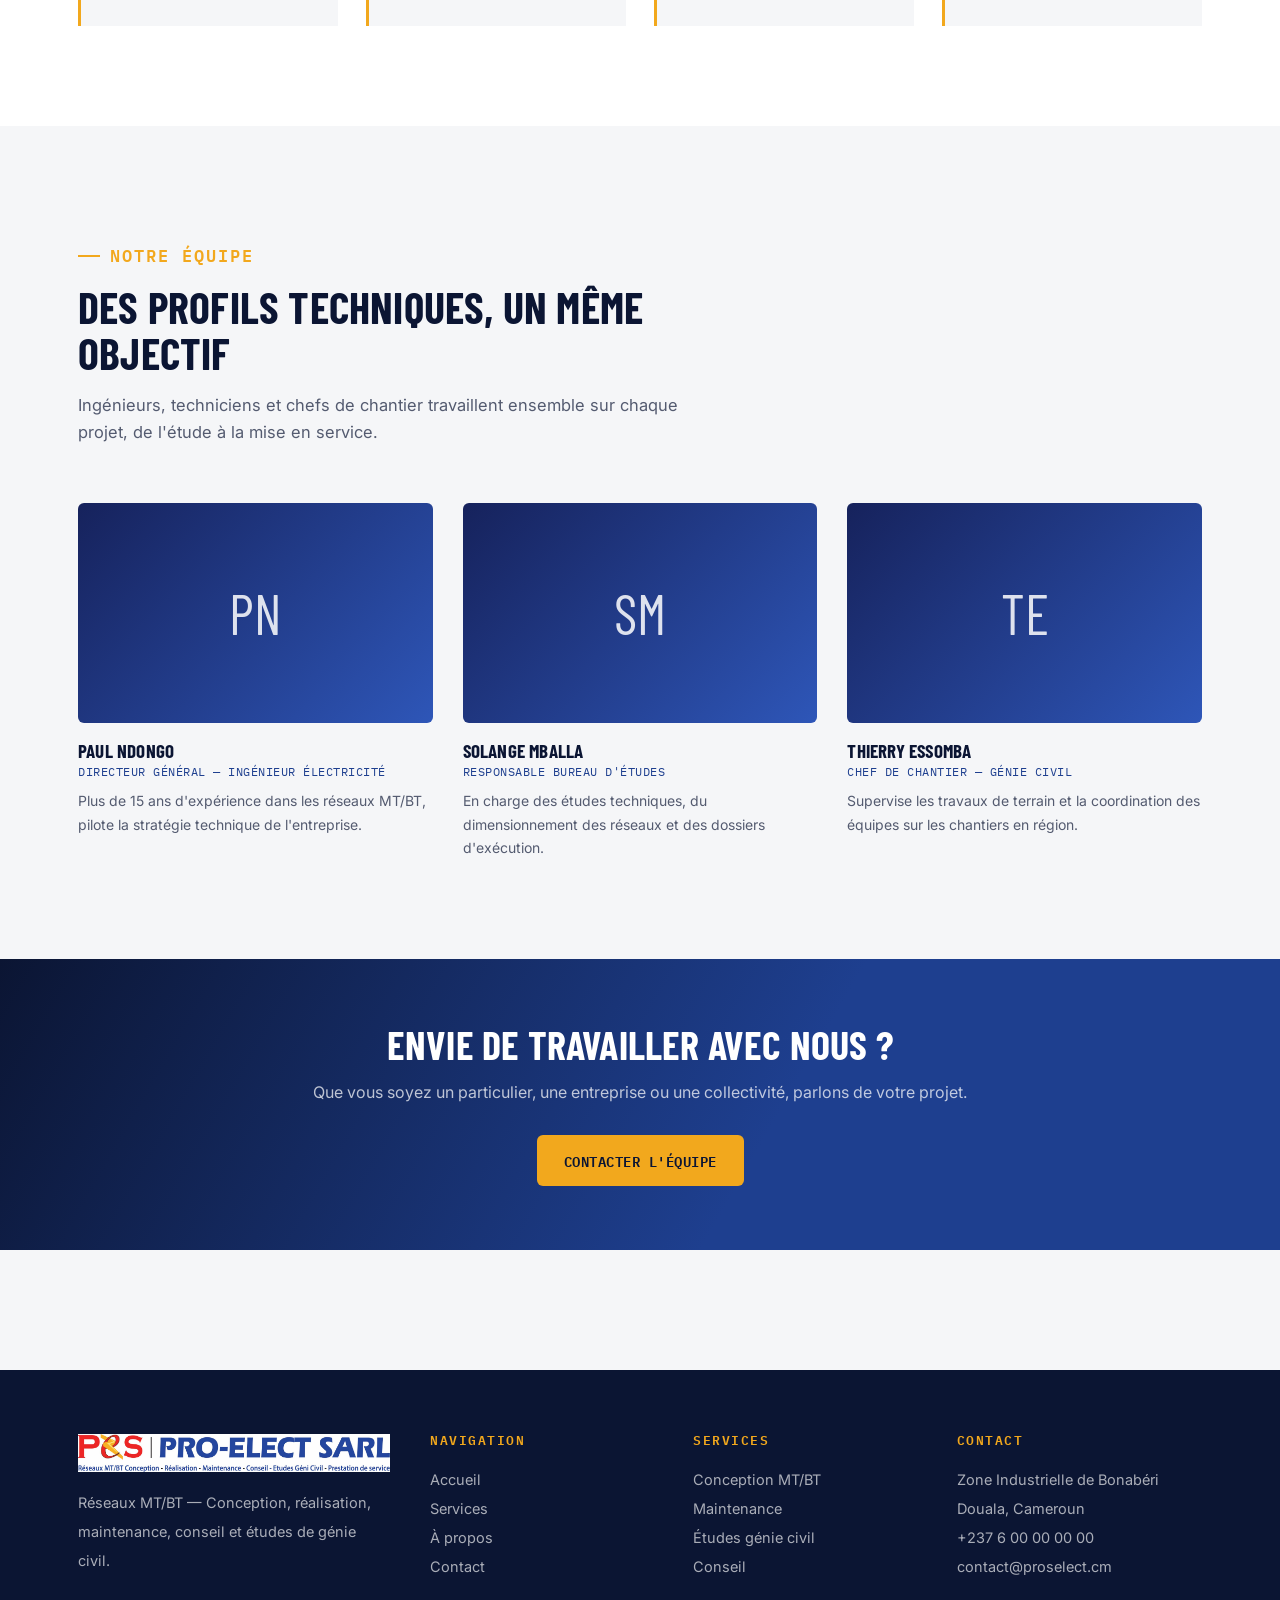
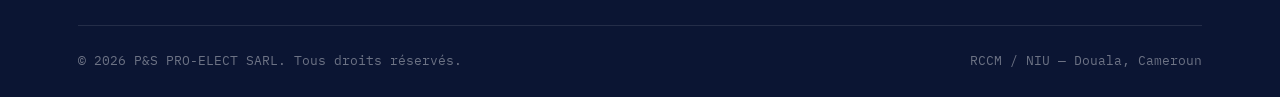
==== commit 0ce5baef: "Changes to be committed: 	modified:   apropos.html 	modified:   index.html 	modified:   services.htm" ====
--- a/apropos.html
+++ b/apropos.html
@@ -183,6 +183,6 @@
   </div>
 </footer>
 
-<script src="js/main.js"></script>
+<script src="main.js"></script>
 </body>
 </html>
--- a/styles.css
+++ b/styles.css
@@ -562,6 +562,8 @@
 
 /* ---------- Careers / jobs page ---------- */
 .careers-hero{ min-height: 560px; }
+#proposer,
+#offres{ scroll-margin-top: 110px; }
 .career-highlights{
   display:grid;
   grid-template-columns: repeat(4, 1fr);
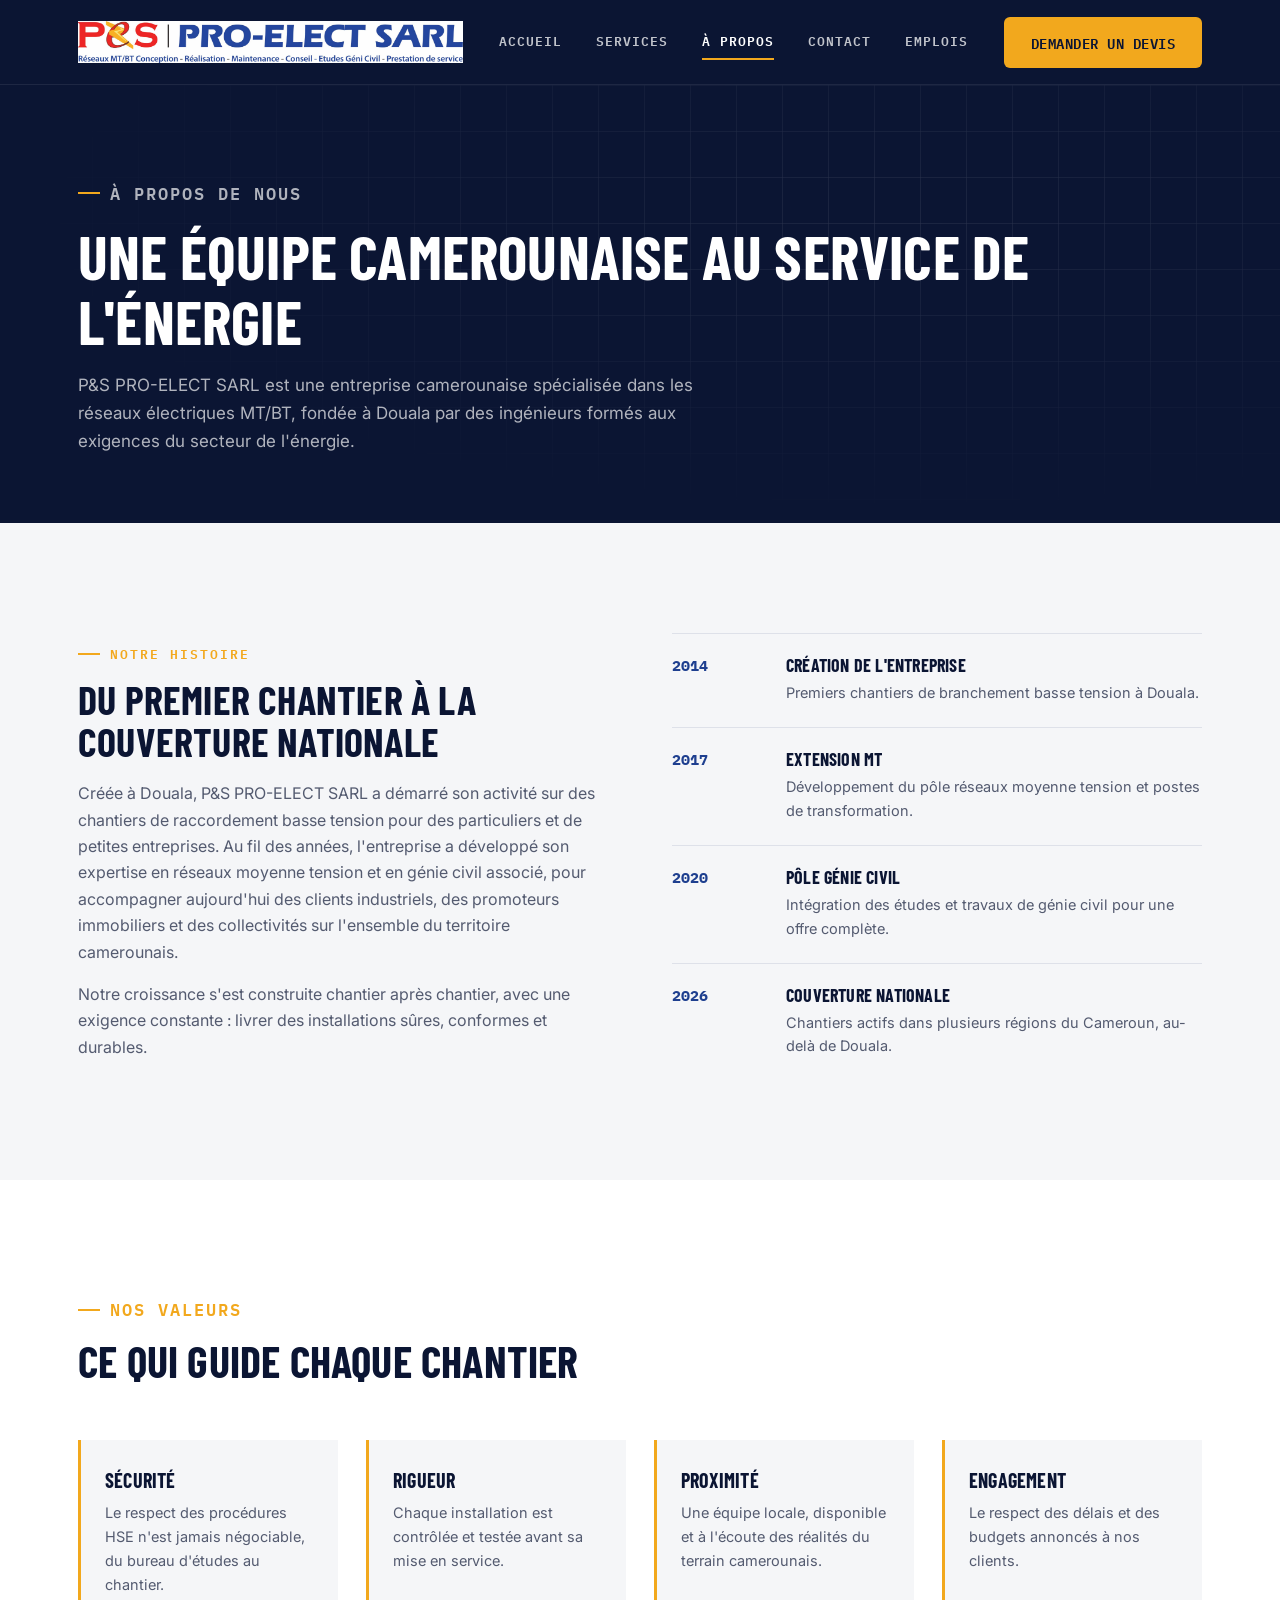
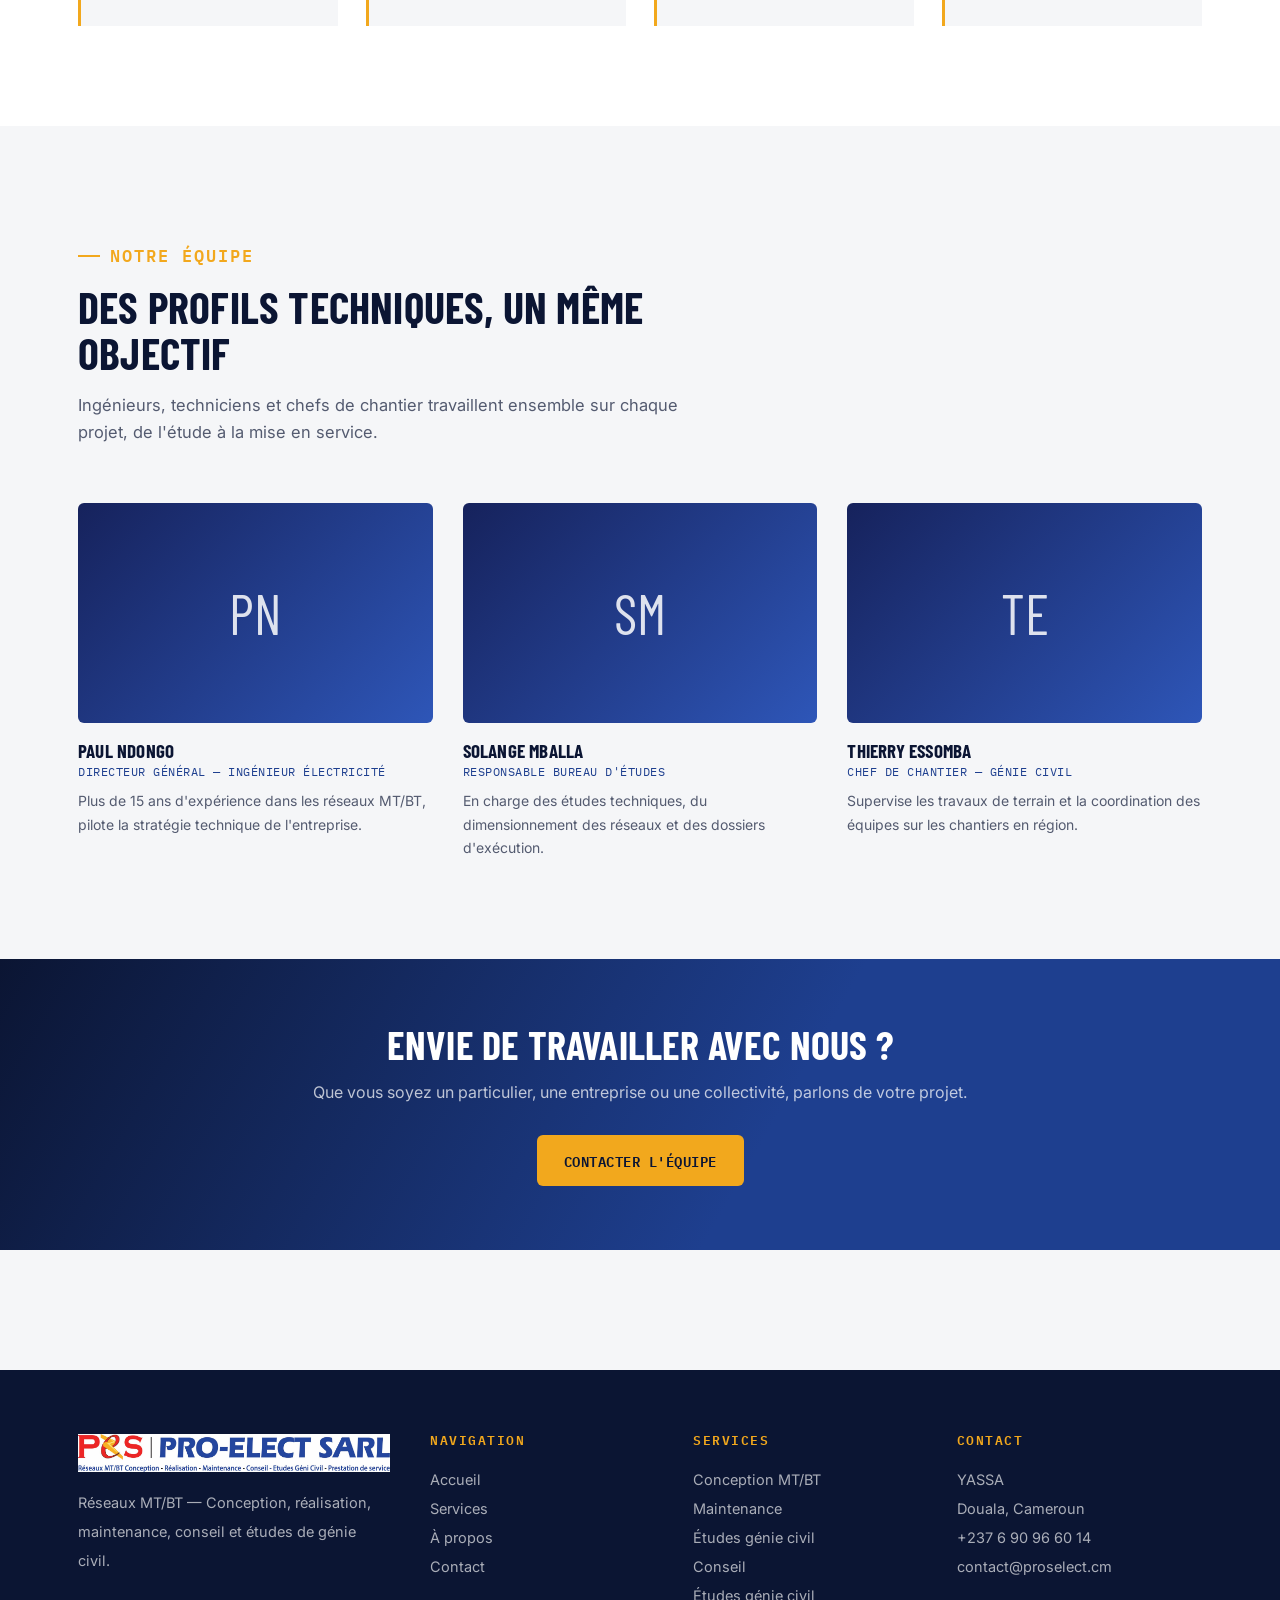
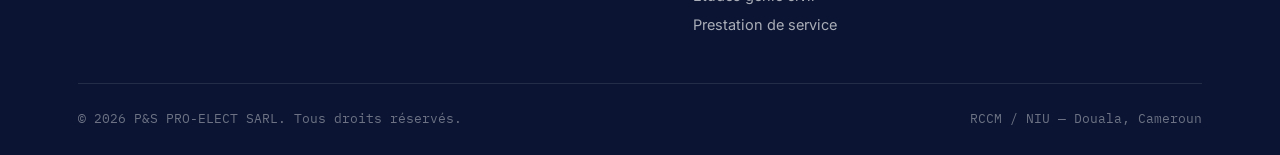
==== commit c231f7a7: "modified:   apropos.html 	modified:   contact.html 	modified:   emplois.html 	modified:   index.html" ====
--- a/apropos.html
+++ b/apropos.html
@@ -167,17 +167,19 @@
         <p><a href="services.html">Conception MT/BT</a></p>
         <p><a href="services.html">Maintenance</a></p>
         <p><a href="services.html">Études génie civil</a></p>
-        <p><a href="services.html">Conseil</a></p>
+        <p><a href="services.html">Conseil</a></p> 
+        <p><a href="Études génie civil.html">Études génie civil</a></p> 
+        <p><a href="Prestation de service.html">Prestation de service</a></p> 
       </div>
       <div>
         <h4>Contact</h4>
-        <p>Zone Industrielle de Bonabéri<br>Douala, Cameroun</p>
-        <p>+237 6 00 00 00 00</p>
+        <p> YASSA <br>Douala, Cameroun</p>
+        <p>+237 6  90 96 60 14</p>
         <p>contact@proselect.cm</p>
       </div>
     </div>
     <div class="footer-bottom">
-      <span>© <span data-year>2025</span> P&amp;S PRO-ELECT SARL. Tous droits réservés.</span>
+      <span>© <span data-year>2023</span> P&amp;S PRO-ELECT SARL. Tous droits réservés.</span>
       <span>RCCM / NIU — Douala, Cameroun</span>
     </div>
   </div>
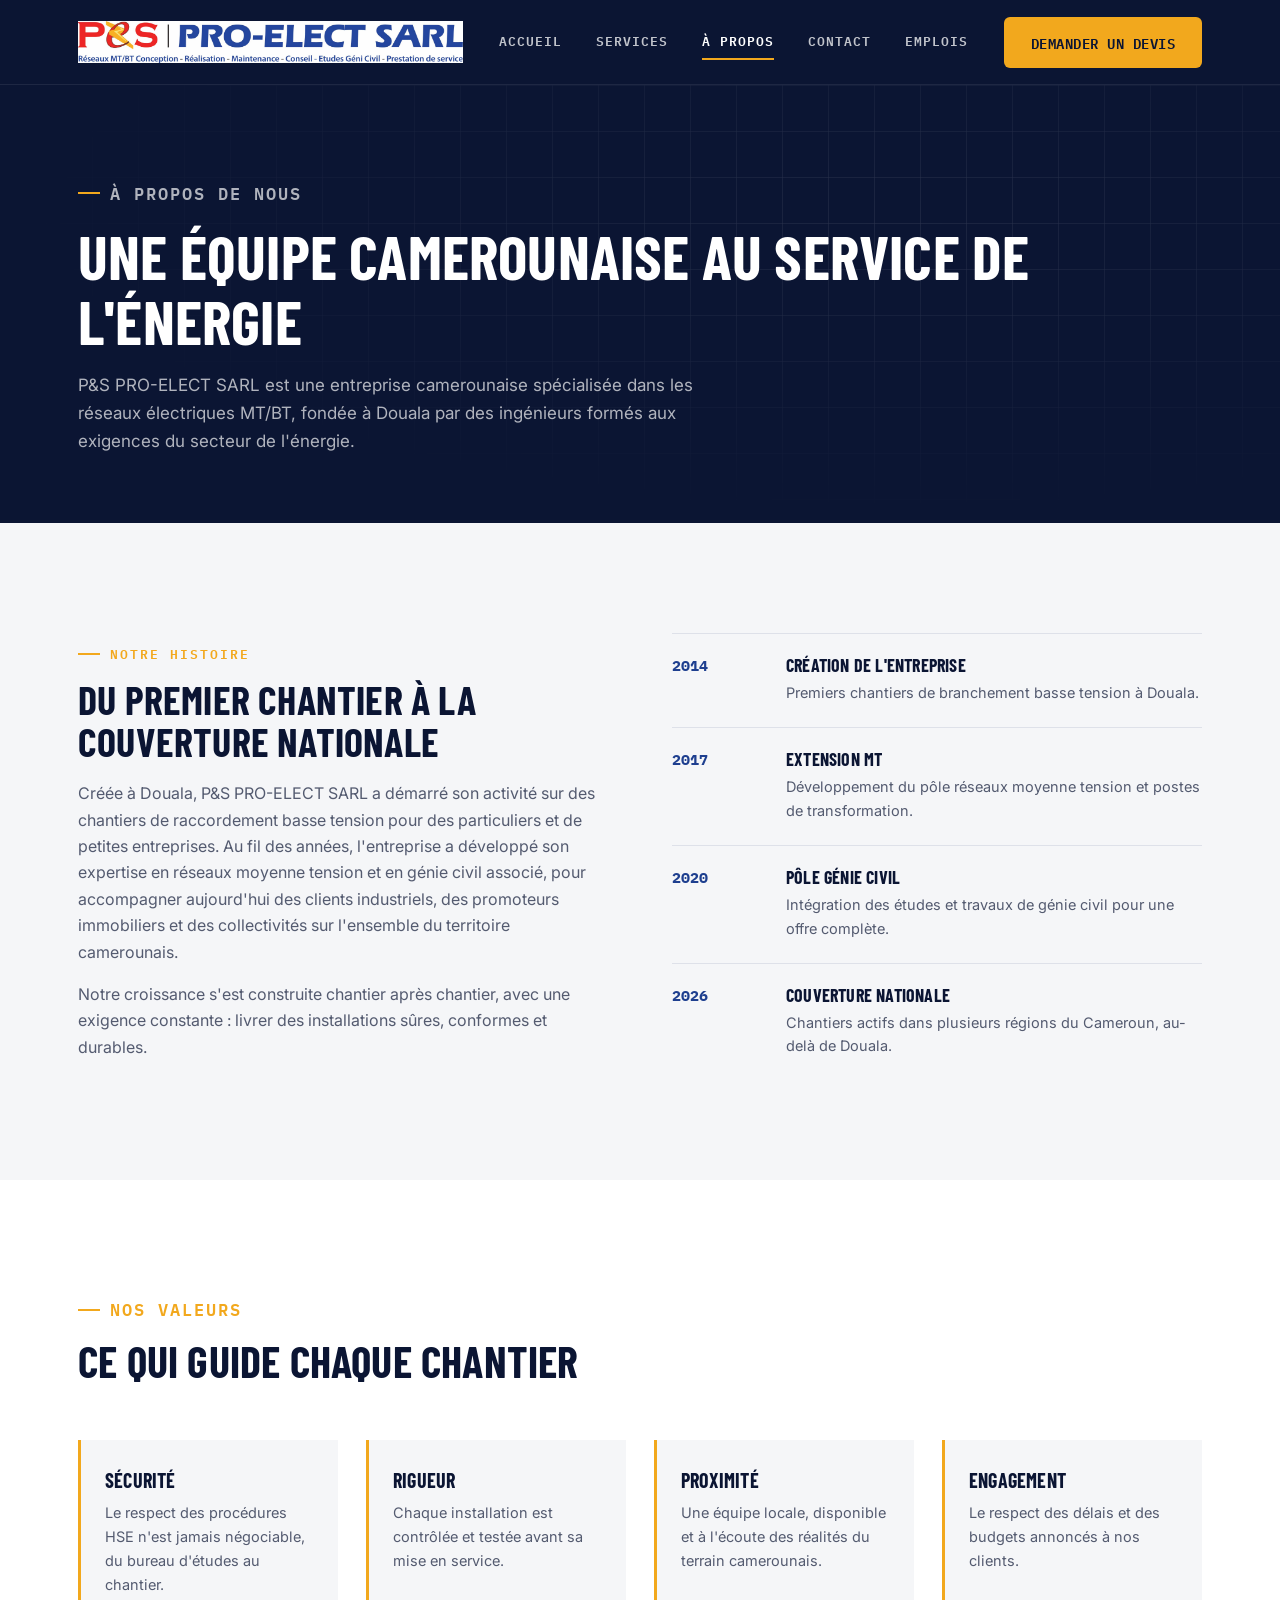
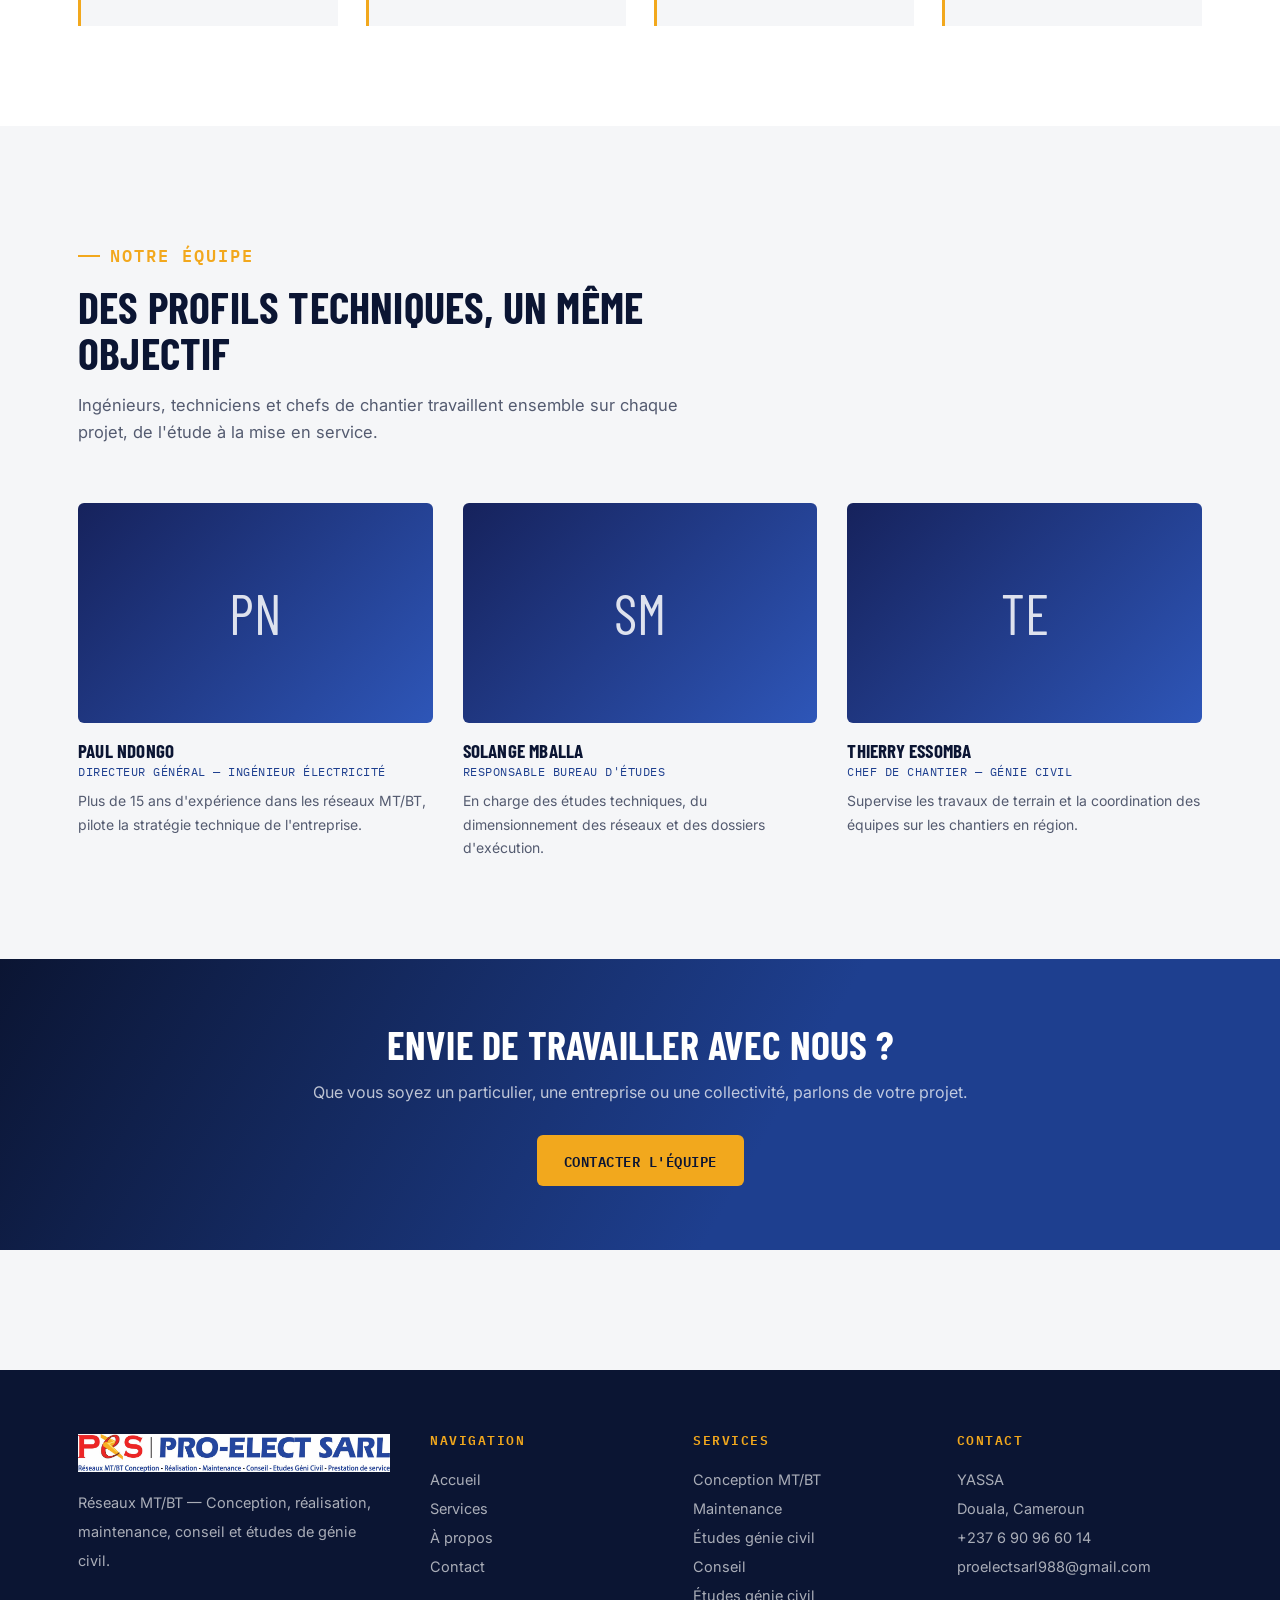
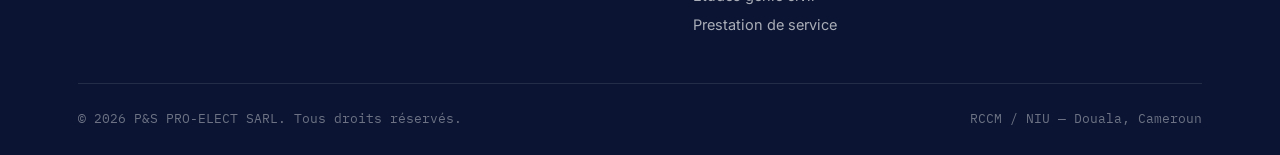
==== commit c5ba5111: "Changes to be committed: 	modified:   apropos.html 	modified:   contact.html 	modified:   emplois.ht" ====
--- a/apropos.html
+++ b/apropos.html
@@ -175,7 +175,7 @@
         <h4>Contact</h4>
         <p> YASSA <br>Douala, Cameroun</p>
         <p>+237 6  90 96 60 14</p>
-        <p>contact@proselect.cm</p>
+        <p>proelectsarl988@gmail.com</p>
       </div>
     </div>
     <div class="footer-bottom">
--- a/styles.css
+++ b/styles.css
@@ -358,6 +358,11 @@
   transition: background .2s ease;
 }
 .service-card:hover{ background: var(--paper); }
+.service-card-link{
+  display:block;
+  color: inherit;
+}
+.service-card-link:hover{ text-decoration: none; }
 .service-num{
   font-family: var(--mono);
   font-size: 13px;
@@ -382,6 +387,29 @@
   border: 1px solid var(--blue);
   border-radius: 20px;
   padding: 5px 12px;
+}
+
+.domain-grid{
+  display:grid;
+  grid-template-columns: repeat(3, minmax(220px, 1fr));
+  gap: 20px;
+  margin-top: 24px;
+}
+.domain-card{
+  background: var(--white);
+  border: 1px solid var(--line);
+  border-radius: var(--radius);
+  padding: 28px 24px;
+}
+.domain-card h3{
+  font-size: 20px;
+  margin-bottom: 12px;
+  color: var(--navy-deep);
+}
+.domain-card p{
+  font-size: 15px;
+  line-height: 1.7;
+  color: var(--slate);
 }
 
 @media (max-width: 980px){
